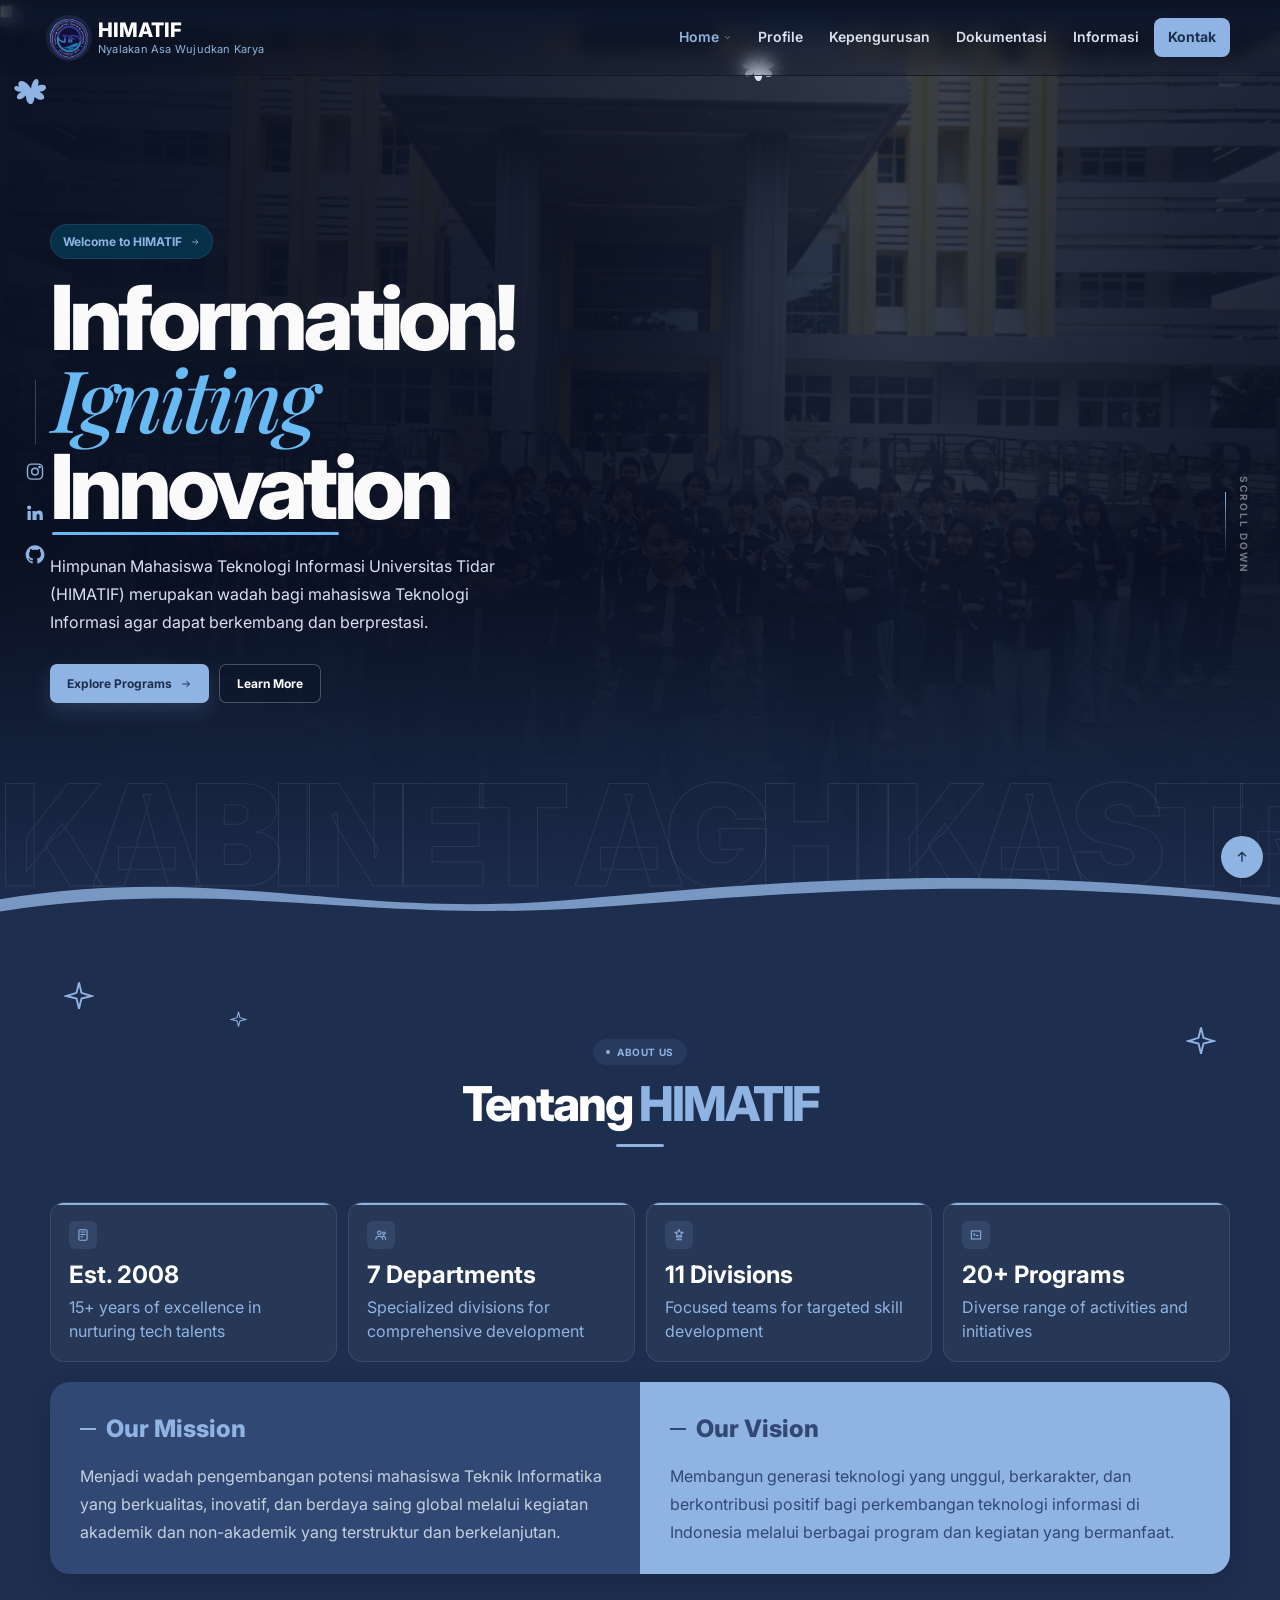
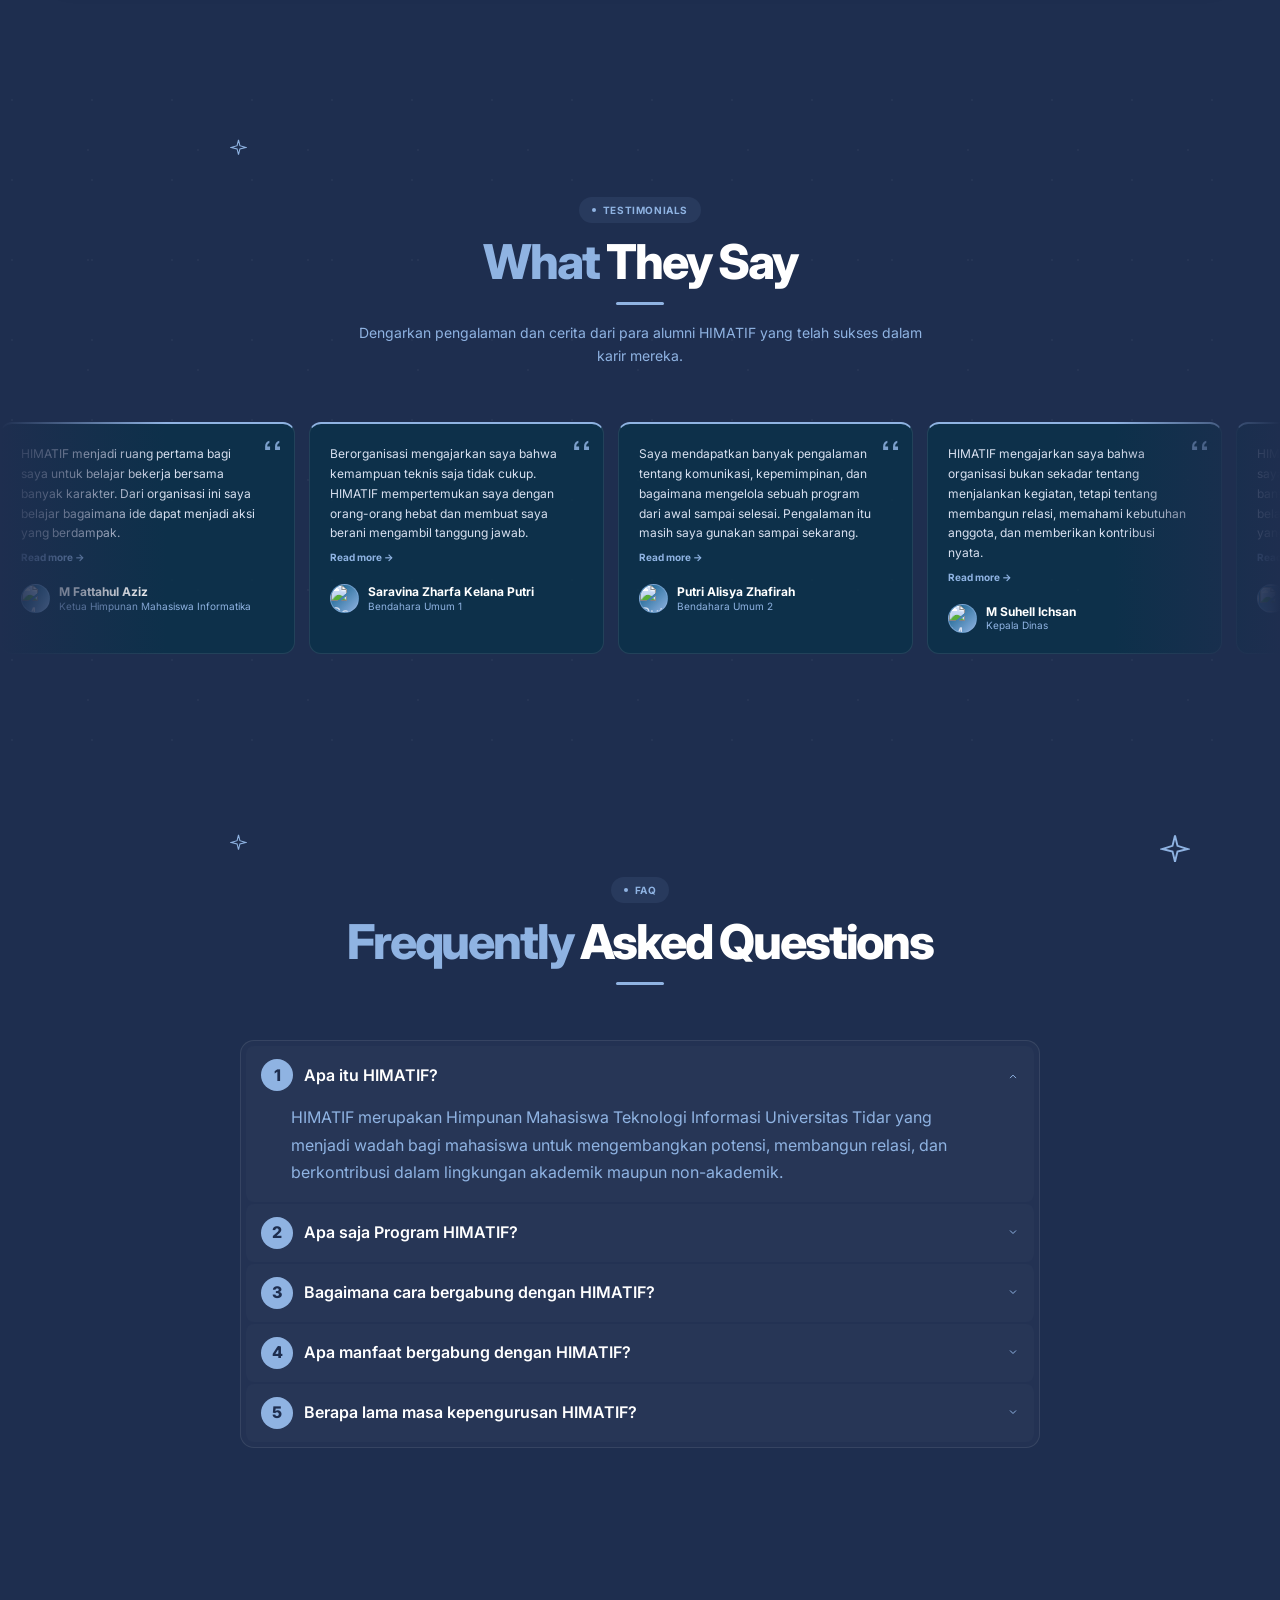
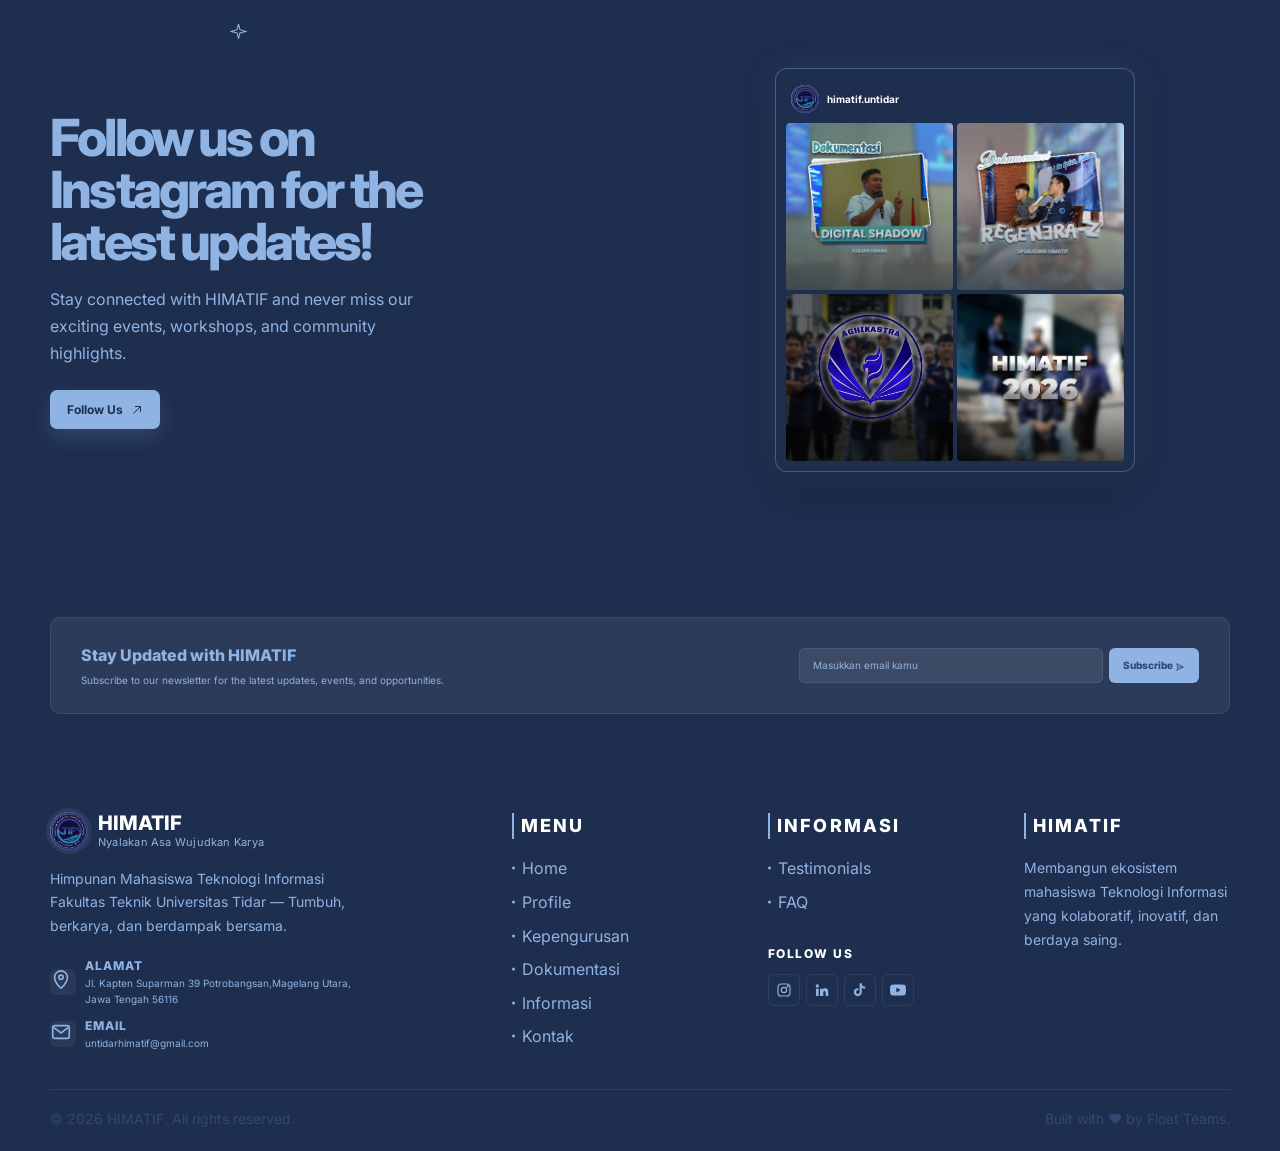
==== index.html @ 44100df2 "update website himatif (tanpa zip dan folder duplikat)" ====
<!doctype html>
<html lang="id">
  <head>
    <meta charset="UTF-8" />
    <meta name="viewport" content="width=device-width, initial-scale=1.0" />

    <title>HIMATIF — Himpunan Mahasiswa Teknologi Informasi</title>

    <!-- =========================================================
         GOOGLE FONTS
    ========================================================== -->
    <link rel="preconnect" href="https://fonts.googleapis.com" />
    <link rel="preconnect" href="https://fonts.gstatic.com" crossorigin />

    <link
      href="https://fonts.googleapis.com/css2?family=DM+Sans:wght@400;500;600;700&family=Inter:wght@400;500;600;700;800&family=Playfair+Display:ital,wght@1,600;1,700&display=swap"
      rel="stylesheet"
    />

    <link rel="stylesheet" href="style.css" />
  </head>

  <body id="top">
    <input type="checkbox" id="theme-toggle" aria-label="Toggle light mode" />

    <!-- =========================================================
         NAVBAR
    ========================================================== -->

    <header class="navbar">
      <div class="container nav-inner">
        <a href="#top" class="brand">
          <!-- GANTI SVG INI DENGAN LOGO HIMATIF ASLI -->
          <span class="brand-logo">
            <img
              src="assets/img/LOGO HIMATIF.png"
              alt="Logo HIMATIF"
              width="40"
              height="40"
            />
          </span>

          <span class="brand-text">
            <strong>HIMATIF</strong>
            <span>Nyalakan Asa Wujudkan Karya</span>
          </span>
        </a>

        <!-- MOBILE MENU CHECKBOX -->
        <input type="checkbox" class="mobile-toggle" id="mobile-menu" hidden />

        <label for="mobile-menu" class="hamburger" aria-label="Buka menu">
          <svg
            viewBox="0 0 24 24"
            fill="none"
            stroke="currentColor"
            stroke-width="2"
          >
            <path d="M4 7h16M4 12h16M4 17h16" />
          </svg>
        </label>

        <nav class="nav-menu">
          <div class="dropdown">
            <a href="index.html" class="nav-link active">
              Home

              <svg
                viewBox="0 0 24 24"
                fill="none"
                stroke="currentColor"
                stroke-width="2"
              >
                <path d="m6 9 6 6 6-6" />
              </svg>
            </a>

            <div class="dropdown-menu">
              <a href="#about">Tentang HIMATIF</a>
              <a href="#programs">Programs</a>
              <a href="#testimonials">Testimonials</a>
              <a href="#faq">FAQ</a>
            </div>
          </div>

          <a href="profil.html" class="nav-link">Profile</a>
          <a href="kepengurusan.html" class="nav-link">Kepengurusan</a>
          <a href="dokumentasi.html" class="nav-link">Dokumentasi</a>
          <a href="informasi.html" class="nav-link">Informasi</a>
          <a href="kontak.html" class="nav-link contact">Kontak</a>
        </nav>
      </div>
    </header>

    <main>
      <!-- =====================================================
             HERO
        ====================================================== -->

      <section class="hero" aria-label="Hero">
        <!-- Decorative flower -->
        <svg
          class="decor flower blue"
          style="top: 48px; left: 14px"
          viewBox="0 0 40 40"
          fill="none"
        >
          <path
            d="M20 17
                       C12 4 2 7 6 15
                       C-1 11 -3 21 9 21
                       C-3 27 7 35 14 25
                       C14 38 24 39 24 27
                       C34 35 41 27 30 21
                       C42 20 39 9 28 14
                       C32 3 22 2 20 17Z"
            fill="currentColor"
          />
        </svg>

        <!-- Decorative orange flower -->
        <svg
          class="decor flower"
          style="top: 25px; left: 58%"
          viewBox="0 0 40 40"
          fill="none"
        >
          <path
            d="M20 17
                       C12 4 2 7 6 15
                       C-1 11 -3 21 9 21
                       C-3 27 7 35 14 25
                       C14 38 24 39 24 27
                       C34 35 41 27 30 21
                       C42 20 39 9 28 14
                       C32 3 22 2 20 17Z"
            fill="currentColor"
          />
        </svg>

        <div class="container">
          <div class="hero-content">
            <span class="hero-badge">
              Welcome to HIMATIF

              <svg
                viewBox="0 0 24 24"
                fill="none"
                stroke="currentColor"
                stroke-width="2"
              >
                <path d="M5 12h14M13 6l6 6-6 6" />
              </svg>
            </span>

            <h1 class="hero-title">
              <span class="hero-title-line">Information!</span>
              <span class="hero-title-line hero-title-accent">
                <span class="serif">Igniting</span>
              </span>
              <span class="hero-title-line leader">Innovation</span>
            </h1>

            <p class="hero-description">
              Himpunan Mahasiswa Teknologi Informasi Universitas Tidar (HIMATIF)
              merupakan wadah bagi mahasiswa Teknologi Informasi agar dapat
              berkembang dan berprestasi.
            </p>

            <div class="hero-actions">
              <a href="#programs" class="btn btn-primary">
                Explore Programs

                <svg
                  viewBox="0 0 24 24"
                  fill="none"
                  stroke="currentColor"
                  stroke-width="2"
                >
                  <path d="M5 12h14M13 6l6 6-6 6" />
                </svg>
              </a>

              <a href="#about" class="btn btn-outline"> Learn More </a>
            </div>
          </div>
        </div>

        <!-- Social -->
        <div class="hero-social">
          <a href="#" aria-label="Instagram">
            <svg
              viewBox="0 0 24 24"
              fill="none"
              stroke="currentColor"
              stroke-width="1.7"
            >
              <rect x="3" y="3" width="18" height="18" rx="5" />
              <circle cx="12" cy="12" r="4" />
              <circle cx="17.5" cy="6.5" r=".8" fill="currentColor" />
            </svg>
          </a>

          <a href="#" aria-label="LinkedIn">
            <svg viewBox="0 0 24 24" fill="currentColor">
              <path
                d="M5 3.5A2.5 2.5 0 1 1 5 8.5a2.5 2.5 0 0 1 0-5ZM3 10h4v11H3V10Zm6 0h3.8v1.5h.05c.53-1 1.83-2.05 3.77-2.05 4.03 0 4.78 2.65 4.78 6.1V21h-4v-4.83c0-1.15-.02-2.63-1.6-2.63-1.6 0-1.84 1.25-1.84 2.55V21H9V10Z"
              />
            </svg>
          </a>

          <a href="#" aria-label="GitHub">
            <svg viewBox="0 0 24 24" fill="currentColor">
              <path
                d="M12 .8a11.2 11.2 0 0 0-3.54 21.82c.56.1.76-.24.76-.54v-2.12c-3.1.68-3.76-1.32-3.76-1.32-.51-1.3-1.24-1.65-1.24-1.65-1.02-.7.08-.69.08-.69 1.12.08 1.7 1.15 1.7 1.15 1 1.69 2.62 1.2 3.26.92.1-.72.39-1.2.71-1.48-2.48-.28-5.1-1.24-5.1-5.52 0-1.22.44-2.22 1.16-3-.12-.29-.5-1.43.11-2.98 0 0 .94-.3 3.08 1.15a10.7 10.7 0 0 1 5.61 0c2.14-1.45 3.08-1.15 3.08-1.15.61 1.55.23 2.69.11 2.98.72.78 1.16 1.78 1.16 3 0 4.29-2.62 5.24-5.11 5.52.4.35.75 1.04.75 2.1v3.11c0 .3.2.65.77.54A11.2 11.2 0 0 0 12 .8Z"
              />
            </svg>
          </a>
        </div>

        <!-- Scroll -->
        <div class="hero-scroll">SCROLL DOWN</div>

        <!-- Marquee -->
        <div class="hero-marquee">
          <div class="marquee-track">
            <span class="marquee-text">
              KABINET AGHIKASTRA HIMATIF UNTIDAR 2026 —
            </span>

            <span class="marquee-text">
              KABINET AGHIKASTRA HIMATIF UNTIDAR 2026 —
            </span>
          </div>
        </div>

        <!-- Wave -->
        <svg
          class="hero-wave"
          viewBox="0 0 1440 130"
          preserveAspectRatio="none"
        >
          <path
            d="M0 85
                       C250 25 390 120 650 85
                       C920 50 1110 30 1440 82
                       V130H0Z"
            fill="#8fb3e2"
            opacity=".8"
          />

          <path
            d="M0 105
                       C250 48 410 125 670 98
                       C940 68 1130 50 1440 94
                       V130H0Z"
            fill="var(--navy-900)"
          />
        </svg>
      </section>

      <!-- =====================================================
             ABOUT
        ====================================================== -->

      <section class="section about" id="about">
        <!-- Stars -->
        <svg class="decor star" viewBox="0 0 40 40" fill="none">
          <path
            d="M20 2l3.3 13.7L37 20l-13.7 3.3L20 37l-3.3-13.7L3 20l13.7-4.3L20 2Z"
            stroke="currentColor"
            stroke-width="2.5"
          />
        </svg>

        <svg class="decor star small" viewBox="0 0 40 40" fill="none">
          <path
            d="M20 2l3.3 13.7L37 20l-13.7 3.3L20 37l-3.3-13.7L3 20l13.7-4.3L20 2Z"
            stroke="currentColor"
            stroke-width="2.5"
          />
        </svg>

        <svg
          class="decor star"
          style="right: 5%; top: 100px"
          viewBox="0 0 40 40"
          fill="none"
        >
          <path
            d="M20 2l3.3 13.7L37 20l-13.7 3.3L20 37l-3.3-13.7L3 20l13.7-4.3L20 2Z"
            stroke="currentColor"
            stroke-width="2.5"
          />
        </svg>

        <div class="container">
          <div class="section-heading">
            <span class="section-label"> About Us </span>

            <h2 class="section-title">
              Tentang <span class="accent">HIMATIF</span>
            </h2>

            <div class="title-line"></div>
          </div>

          <!-- Statistics -->
          <div class="stats-grid">
            <article class="stat-card">
              <div class="stat-icon">
                <svg
                  viewBox="0 0 24 24"
                  fill="none"
                  stroke="currentColor"
                  stroke-width="1.8"
                >
                  <rect x="5" y="3" width="14" height="18" rx="2" />
                  <path d="M8 7h8M8 11h8M8 15h4" />
                </svg>
              </div>

              <strong>Est. 2008</strong>

              <p>15+ years of excellence in nurturing tech talents</p>
            </article>

            <article class="stat-card">
              <div class="stat-icon">
                <svg
                  viewBox="0 0 24 24"
                  fill="none"
                  stroke="currentColor"
                  stroke-width="1.8"
                >
                  <circle cx="9" cy="8" r="3" />
                  <circle cx="17" cy="9" r="2.2" />
                  <path
                    d="M3 20c0-3.3 2.7-6 6-6s6 2.7 6 6M14 14c3.4-.3 6 2 6 6"
                  />
                </svg>
              </div>

              <strong>7 Departments</strong>

              <p>Specialized divisions for comprehensive development</p>
            </article>

            <article class="stat-card">
              <div class="stat-icon">
                <svg
                  viewBox="0 0 24 24"
                  fill="none"
                  stroke="currentColor"
                  stroke-width="1.8"
                >
                  <path
                    d="M12 3l2 4 4.5.6-3.2 3.2.8 4.5-4.1-2.1-4.1 2.1.8-4.5-3.2-3.2L10 7l2-4Z"
                  />
                  <path d="M7 20h10M9 17h6" />
                </svg>
              </div>

              <strong>11 Divisions</strong>

              <p>Focused teams for targeted skill development</p>
            </article>

            <article class="stat-card">
              <div class="stat-icon">
                <svg
                  viewBox="0 0 24 24"
                  fill="none"
                  stroke="currentColor"
                  stroke-width="1.8"
                >
                  <path d="M4 5h16v14H4z" />
                  <path d="m8 9 2 2-2 2M12 13h4" />
                </svg>
              </div>

              <strong>20+ Programs</strong>

              <p>Diverse range of activities and initiatives</p>
            </article>
          </div>

          <!-- Mission Vision -->
          <div class="mission-vision" id="programs">
            <article class="mission">
              <h3 class="mv-title">Our Mission</h3>

              <p class="mv-text">
                Menjadi wadah pengembangan potensi mahasiswa Teknik Informatika
                yang berkualitas, inovatif, dan berdaya saing global melalui
                kegiatan akademik dan non-akademik yang terstruktur dan
                berkelanjutan.
              </p>
            </article>

            <article class="vision">
              <h3 class="mv-title">Our Vision</h3>

              <p class="mv-text">
                Membangun generasi teknologi yang unggul, berkarakter, dan
                berkontribusi positif bagi perkembangan teknologi informasi di
                Indonesia melalui berbagai program dan kegiatan yang bermanfaat.
              </p>
            </article>
          </div>
        </div>
      </section>

      <!-- =====================================================
             TESTIMONIALS
        ====================================================== -->

      <section class="section testimonials" id="testimonials">
        <svg
          class="decor star small"
          style="top: 55px; left: 18%"
          viewBox="0 0 40 40"
          fill="none"
        >
          <path
            d="M20 2l3.3 13.7L37 20l-13.7 3.3L20 37l-3.3-13.7L3 20l13.7-4.3L20 2Z"
            stroke="currentColor"
            stroke-width="2.5"
          />
        </svg>

        <div class="container">
          <div class="section-heading">
            <span class="section-label"> Testimonials </span>

            <h2 class="section-title">
              <span class="accent">What</span> They Say
            </h2>

            <div class="title-line"></div>

            <p class="section-description">
              Dengarkan pengalaman dan cerita dari para alumni HIMATIF yang
              telah sukses dalam karir mereka.
            </p>
          </div>
        </div>

        <div class="testimonial-window">
          <div class="testimonial-fade"></div>

          <div class="testimonial-track">
            <!-- SET 1 -->

            <article class="testimonial-card">
              <div class="quote-icon">
                <svg viewBox="0 0 24 24" fill="currentColor">
                  <path
                    d="M7 17H3v-5c0-4 2-7 6-8v3c-2 .7-3 2.2-3 5h4v5Zm14 0h-4v-5c0-4 2-7 6-8v3c-2 .7-3 2.2-3 5h4v5Z"
                  />
                </svg>
              </div>

              <p>
                HIMATIF menjadi ruang pertama bagi saya untuk belajar bekerja
                bersama banyak karakter. Dari organisasi ini saya belajar
                bagaimana ide dapat menjadi aksi yang berdampak.
              </p>

              <a href="#" class="read-more">Read more →</a>

              <div class="person">
                <!-- GANTI SRC DENGAN FOTO ASLI -->
                <div class="avatar">
                  <img
                    src="https://picsum.photos/seed/fattahul/100/100"
                    alt="M Fattahul Aziz"
                  />
                </div>

                <div>
                  <strong>M Fattahul Aziz</strong>
                  <span>Ketua Himpunan Mahasiswa Informatika</span>
                </div>
              </div>
            </article>

            <article class="testimonial-card">
              <div class="quote-icon">
                <svg viewBox="0 0 24 24" fill="currentColor">
                  <path
                    d="M7 17H3v-5c0-4 2-7 6-8v3c-2 .7-3 2.2-3 5h4v5Zm14 0h-4v-5c0-4 2-7 6-8v3c-2 .7-3 2.2-3 5h4v5Z"
                  />
                </svg>
              </div>

              <p>
                Berorganisasi mengajarkan saya bahwa kemampuan teknis saja tidak
                cukup. HIMATIF mempertemukan saya dengan orang-orang hebat dan
                membuat saya berani mengambil tanggung jawab.
              </p>

              <a href="#" class="read-more">Read more →</a>

              <div class="person">
                <!-- GANTI SRC DENGAN FOTO ASLI -->
                <div class="avatar">
                  <img
                    src="https://picsum.photos/seed/saravina/100/100"
                    alt="Saravina Zharfa Kelana Putri"
                  />
                </div>

                <div>
                  <strong>Saravina Zharfa Kelana Putri</strong>
                  <span>Bendahara Umum 1</span>
                </div>
              </div>
            </article>

            <article class="testimonial-card">
              <div class="quote-icon">
                <svg viewBox="0 0 24 24" fill="currentColor">
                  <path
                    d="M7 17H3v-5c0-4 2-7 6-8v3c-2 .7-3 2.2-3 5h4v5Zm14 0h-4v-5c0-4 2-7 6-8v3c-2 .7-3 2.2-3 5h4v5Z"
                  />
                </svg>
              </div>

              <p>
                Saya mendapatkan banyak pengalaman tentang komunikasi,
                kepemimpinan, dan bagaimana mengelola sebuah program dari awal
                sampai selesai. Pengalaman itu masih saya gunakan sampai
                sekarang.
              </p>

              <a href="#" class="read-more">Read more →</a>

              <div class="person">
                <!-- GANTI SRC DENGAN FOTO ASLI -->
                <div class="avatar">
                  <img
                    src="https://picsum.photos/seed/putri/100/100"
                    alt="Putri Alisya Zhafirah"
                  />
                </div>

                <div>
                  <strong>Putri Alisya Zhafirah</strong>
                  <span>Bendahara Umum 2</span>
                </div>
              </div>
            </article>

            <article class="testimonial-card">
              <div class="quote-icon">
                <svg viewBox="0 0 24 24" fill="currentColor">
                  <path
                    d="M7 17H3v-5c0-4 2-7 6-8v3c-2 .7-3 2.2-3 5h4v5Zm14 0h-4v-5c0-4 2-7 6-8v3c-2 .7-3 2.2-3 5h4v5Z"
                  />
                </svg>
              </div>

              <p>
                HIMATIF mengajarkan saya bahwa organisasi bukan sekadar tentang
                menjalankan kegiatan, tetapi tentang membangun relasi, memahami
                kebutuhan anggota, dan memberikan kontribusi nyata.
              </p>

              <a href="#" class="read-more">Read more →</a>

              <div class="person">
                <!-- GANTI SRC DENGAN FOTO ASLI -->
                <div class="avatar">
                  <img
                    src="https://picsum.photos/seed/suhell/100/100"
                    alt="M Suhell Ichsan"
                  />
                </div>

                <div>
                  <strong>M Suhell Ichsan</strong>
                  <span>Kepala Dinas</span>
                </div>
              </div>
            </article>

            <!-- DUPLICATE UNTUK INFINITE MARQUEE -->

            <article class="testimonial-card">
              <div class="quote-icon">
                <svg viewBox="0 0 24 24" fill="currentColor">
                  <path
                    d="M7 17H3v-5c0-4 2-7 6-8v3c-2 .7-3 2.2-3 5h4v5Zm14 0h-4v-5c0-4 2-7 6-8v3c-2 .7-3 2.2-3 5h4v5Z"
                  />
                </svg>
              </div>

              <p>
                HIMATIF menjadi ruang pertama bagi saya untuk belajar bekerja
                bersama banyak karakter. Dari organisasi ini saya belajar
                bagaimana ide dapat menjadi aksi yang berdampak.
              </p>

              <a href="#" class="read-more">Read more →</a>

              <div class="person">
                <div class="avatar">
                  <img
                    src="https://picsum.photos/seed/fattahul2/100/100"
                    alt=""
                  />
                </div>

                <div>
                  <strong>M Fattahul Aziz</strong>
                  <span>Ketua Himpunan Mahasiswa Informatika</span>
                </div>
              </div>
            </article>

            <article class="testimonial-card">
              <div class="quote-icon">
                <svg viewBox="0 0 24 24" fill="currentColor">
                  <path
                    d="M7 17H3v-5c0-4 2-7 6-8v3c-2 .7-3 2.2-3 5h4v5Zm14 0h-4v-5c0-4 2-7 6-8v3c-2 .7-3 2.2-3 5h4v5Z"
                  />
                </svg>
              </div>

              <p>
                Berorganisasi mengajarkan saya bahwa kemampuan teknis saja tidak
                cukup. HIMATIF mempertemukan saya dengan orang-orang hebat dan
                membuat saya berani mengambil tanggung jawab.
              </p>

              <a href="#" class="read-more">Read more →</a>

              <div class="person">
                <div class="avatar">
                  <img
                    src="https://picsum.photos/seed/saravina2/100/100"
                    alt=""
                  />
                </div>

                <div>
                  <strong>Saravina Zharfa Kelana Putri</strong>
                  <span>Bendahara Umum 1</span>
                </div>
              </div>
            </article>

            <article class="testimonial-card">
              <div class="quote-icon">
                <svg viewBox="0 0 24 24" fill="currentColor">
                  <path
                    d="M7 17H3v-5c0-4 2-7 6-8v3c-2 .7-3 2.2-3 5h4v5Zm14 0h-4v-5c0-4 2-7 6-8v3c-2 .7-3 2.2-3 5h4v5Z"
                  />
                </svg>
              </div>

              <p>
                Saya mendapatkan banyak pengalaman tentang komunikasi,
                kepemimpinan, dan bagaimana mengelola sebuah program dari awal
                sampai selesai.
              </p>

              <a href="#" class="read-more">Read more →</a>

              <div class="person">
                <div class="avatar">
                  <img src="https://picsum.photos/seed/putri2/100/100" alt="" />
                </div>

                <div>
                  <strong>Putri Alisya Zhafirah</strong>
                  <span>Bendahara Umum 2</span>
                </div>
              </div>
            </article>

            <article class="testimonial-card">
              <div class="quote-icon">
                <svg viewBox="0 0 24 24" fill="currentColor">
                  <path
                    d="M7 17H3v-5c0-4 2-7 6-8v3c-2 .7-3 2.2-3 5h4v5Zm14 0h-4v-5c0-4 2-7 6-8v3c-2 .7-3 2.2-3 5h4v5Z"
                  />
                </svg>
              </div>

              <p>
                HIMATIF mengajarkan saya bahwa organisasi bukan sekadar tentang
                menjalankan kegiatan, tetapi tentang membangun relasi dan
                memberikan kontribusi.
              </p>

              <a href="#" class="read-more">Read more →</a>

              <div class="person">
                <div class="avatar">
                  <img
                    src="https://picsum.photos/seed/suhell2/100/100"
                    alt=""
                  />
                </div>

                <div>
                  <strong>M Suhell Ichsan</strong>
                  <span>Kepala Dinas</span>
                </div>
              </div>
            </article>
          </div>
        </div>
      </section>

      <!-- =====================================================
             FAQ
        ====================================================== -->

      <section class="section faq" id="faq">
        <svg
          class="decor star small"
          style="top: 70px; left: 18%"
          viewBox="0 0 40 40"
          fill="none"
        >
          <path
            d="M20 2l3.3 13.7L37 20l-13.7 3.3L20 37l-3.3-13.7L3 20l13.7-4.3L20 2Z"
            stroke="currentColor"
            stroke-width="2.5"
          />
        </svg>

        <svg
          class="decor star"
          style="right: 7%; top: 70px"
          viewBox="0 0 40 40"
          fill="none"
        >
          <path
            d="M20 2l3.3 13.7L37 20l-13.7 3.3L20 37l-3.3-13.7L3 20l13.7-4.3L20 2Z"
            stroke="currentColor"
            stroke-width="2.5"
          />
        </svg>

        <div class="container">
          <div class="section-heading">
            <span class="section-label"> FAQ </span>

            <h2 class="section-title">
              <span class="accent">Frequently</span>
              Asked Questions
            </h2>

            <div class="title-line"></div>
          </div>

          <div class="faq-container">
            <div class="faq-list">
              <details class="faq-item" open>
                <summary>
                  <span class="faq-number">1</span>

                  <span> Apa itu HIMATIF? </span>

                  <span class="faq-arrow">
                    <svg
                      viewBox="0 0 24 24"
                      fill="none"
                      stroke="currentColor"
                      stroke-width="2"
                    >
                      <path d="m6 9 6 6 6-6" />
                    </svg>
                  </span>
                </summary>

                <p class="faq-answer">
                  HIMATIF merupakan Himpunan Mahasiswa Teknologi Informasi
                  Universitas Tidar yang menjadi wadah bagi mahasiswa untuk
                  mengembangkan potensi, membangun relasi, dan berkontribusi
                  dalam lingkungan akademik maupun non-akademik.
                </p>
              </details>

              <details class="faq-item">
                <summary>
                  <span class="faq-number">2</span>

                  <span> Apa saja Program HIMATIF? </span>

                  <span class="faq-arrow">
                    <svg
                      viewBox="0 0 24 24"
                      fill="none"
                      stroke="currentColor"
                      stroke-width="2"
                    >
                      <path d="m6 9 6 6 6-6" />
                    </svg>
                  </span>
                </summary>

                <p class="faq-answer">
                  Program HIMATIF mencakup kegiatan akademik, pengembangan
                  teknologi, pengembangan soft skill, kegiatan sosial,
                  pengabdian masyarakat, kompetisi, serta kegiatan internal
                  organisasi.
                </p>
              </details>

              <details class="faq-item">
                <summary>
                  <span class="faq-number">3</span>

                  <span> Bagaimana cara bergabung dengan HIMATIF? </span>

                  <span class="faq-arrow">
                    <svg
                      viewBox="0 0 24 24"
                      fill="none"
                      stroke="currentColor"
                      stroke-width="2"
                    >
                      <path d="m6 9 6 6 6-6" />
                    </svg>
                  </span>
                </summary>

                <p class="faq-answer">
                  Informasi mengenai open recruitment akan diumumkan melalui
                  kanal resmi HIMATIF. Mahasiswa dapat mengikuti informasi
                  tersebut dan melakukan pendaftaran sesuai periode yang
                  ditentukan.
                </p>
              </details>

              <details class="faq-item">
                <summary>
                  <span class="faq-number">4</span>

                  <span> Apa manfaat bergabung dengan HIMATIF? </span>

                  <span class="faq-arrow">
                    <svg
                      viewBox="0 0 24 24"
                      fill="none"
                      stroke="currentColor"
                      stroke-width="2"
                    >
                      <path d="m6 9 6 6 6-6" />
                    </svg>
                  </span>
                </summary>

                <p class="faq-answer">
                  Kamu bisa mendapatkan pengalaman organisasi, memperluas
                  networking, mengembangkan soft skill dan hard skill, sekaligus
                  berkontribusi dalam kegiatan yang berkaitan dengan teknologi
                  informasi dan mahasiswa.
                </p>
              </details>

              <details class="faq-item">
                <summary>
                  <span class="faq-number">5</span>

                  <span> Berapa lama masa kepengurusan HIMATIF? </span>

                  <span class="faq-arrow">
                    <svg
                      viewBox="0 0 24 24"
                      fill="none"
                      stroke="currentColor"
                      stroke-width="2"
                    >
                      <path d="m6 9 6 6 6-6" />
                    </svg>
                  </span>
                </summary>

                <p class="faq-answer">
                  Masa kepengurusan HIMATIF berlangsung selama satu periode
                  kepengurusan dan akan berganti melalui mekanisme organisasi
                  yang berlaku.
                </p>
              </details>
            </div>
          </div>
        </div>
      </section>

      <!-- =====================================================
             INSTAGRAM
        ====================================================== -->

      <section class="section instagram" id="academic">
        <svg
          class="decor star small"
          style="top: 65px; left: 18%"
          viewBox="0 0 40 40"
          fill="none"
        >
          <path
            d="M20 2l3.3 13.7L37 20l-13.7 3.3L20 37l-3.3-13.7L3 20l13.7-4.3L20 2Z"
            stroke="currentColor"
            stroke-width="2.5"
          />
        </svg>

        <div class="container">
          <div class="instagram-grid">
            <div class="instagram-copy">
              <h2>Follow us on Instagram for the latest updates!</h2>

              <p>
                Stay connected with HIMATIF and never miss our exciting events,
                workshops, and community highlights.
              </p>

              <a
                href="https://www.instagram.com/himatif.untidar/"
                class="btn btn-primary"
              >
                Follow Us

                <svg
                  viewBox="0 0 24 24"
                  fill="none"
                  stroke="currentColor"
                  stroke-width="2"
                >
                  <path d="M5 19 19 5M8 5h11v11" />
                </svg>
              </a>
            </div>

            <!-- Instagram mockup -->
            <div class="instagram-mockup">
              <div class="ig-header">
                <div class="ig-avatar">
                  <img src="assets/img/LOGO HIMATIF.png" alt="" />
                </div>

                <strong> himatif.untidar </strong>
              </div>

              <div class="ig-grid">
                <!-- GANTI SETIAP DIV DENGAN IMG POSTER ASLI -->

                <div class="ig-post">
                  <img
                    src="assets/img/dokum-digital-show.png"
                    alt="Digital Show"
                  />
                </div>

                <div class="ig-post">
                  <img src="assets/img/dokum-regenera-z.png" alt="Regenera Z" />
                </div>

                <div class="ig-post">
                  <img src="assets/img/aghikastra.png" alt="Logo Aghikastra" />
                </div>

                <div class="ig-post">
                  <img src="assets/img/himatif-2026.png" alt="Himatif 2026" />
                </div>
              </div>
            </div>
          </div>
        </div>
      </section>

      <!-- =====================================================
             NEWSLETTER
        ====================================================== -->

      <section class="section newsletter" id="aspiration">
        <div class="container">
          <div class="newsletter-card">
            <div class="newsletter-copy">
              <h2>Stay Updated with HIMATIF</h2>

              <p>
                Subscribe to our newsletter for the latest updates, events, and
                opportunities.
              </p>
            </div>

            <form class="newsletter-form">
              <input
                type="email"
                placeholder="Masukkan email kamu"
                aria-label="Email"
                required
              />

              <button type="submit">
                Subscribe

                <svg
                  viewBox="0 0 24 24"
                  fill="none"
                  stroke="currentColor"
                  stroke-width="2"
                >
                  <path d="m4 4 16 8-16 8 3-8-3-8Z" />
                  <path d="M7 12h13" />
                </svg>
              </button>
            </form>
          </div>
        </div>
      </section>
    </main>

    <!-- =========================================================
         FOOTER
    ========================================================== -->

    <footer class="footer">
      <div class="container">
        <div class="footer-grid">
          <!-- Brand -->
          <div class="footer-brand">
            <a href="#top" class="brand">
              <!-- GANTI DENGAN LOGO ASLI -->
              <span class="brand-logo">
                <img src="assets/img/LOGO HIMATIF.png" alt="" />
              </span>

              <span class="brand-text">
                <strong>HIMATIF</strong>
                <span>Nyalakan Asa Wujudkan Karya</span>
              </span>
            </a>

            <p class="footer-description">
              Himpunan Mahasiswa Teknologi Informasi Fakultas Teknik Universitas
              Tidar — Tumbuh, berkarya, dan berdampak bersama.
            </p>

            <div class="footer-contact">
              <div class="contact-item">
                <span class="contact-icon">
                  <svg
                    viewBox="0 0 24 24"
                    fill="none"
                    stroke="currentColor"
                    stroke-width="1.8"
                  >
                    <path
                      d="M12 21s7-6.2 7-12A7 7 0 1 0 5 9c0 5.8 7 12 7 12Z"
                    />
                    <circle cx="12" cy="9" r="2.3" />
                  </svg>
                </span>

                <div>
                  <small>ALAMAT</small>
                  <span>
                    Jl. Kapten Suparman 39 Potrobangsan,Magelang Utara, Jawa
                    Tengah 56116
                  </span>
                </div>
              </div>

              <div class="contact-item">
                <span class="contact-icon">
                  <svg
                    viewBox="0 0 24 24"
                    fill="none"
                    stroke="currentColor"
                    stroke-width="1.8"
                  >
                    <rect x="3" y="5" width="18" height="14" rx="2" />
                    <path d="m4 7 8 6 8-6" />
                  </svg>
                </span>

                <div>
                  <small>EMAIL</small>
                  <span>untidarhimatif@gmail.com</span>
                </div>
              </div>
            </div>
          </div>

          <!-- Menu -->
          <div>
            <h3 class="footer-title">MENU</h3>

            <ul class="footer-links">
              <li><a href="index.html">Home</a></li>
              <li><a href="profil.html">Profile</a></li>
              <li><a href="kepengurusan.html">Kepengurusan</a></li>
              <li><a href="dokumentasi.html">Dokumentasi</a></li>
              <li><a href="informasi.html">Informasi</a></li>
              <li><a href="kontak.html">Kontak</a></li>
            </ul>
          </div>

          <!-- Informasi -->
          <div>
            <h3 class="footer-title">INFORMASI</h3>

            <ul class="footer-links">
              <li>
                <a href="#testimonials"> Testimonials </a>
              </li>

              <li>
                <a href="#faq"> FAQ </a>
              </li>
            </ul>

            <h4 class="footer-subtitle">FOLLOW US</h4>

            <div class="social-links">
              <a
                href="https://www.instagram.com/himatif.untidar/"
                class="social-link"
                aria-label="Instagram"
              >
                <svg
                  viewBox="0 0 24 24"
                  fill="none"
                  stroke="currentColor"
                  stroke-width="1.7"
                >
                  <rect x="3" y="3" width="18" height="18" rx="5" />
                  <circle cx="12" cy="12" r="4" />
                  <circle cx="17.5" cy="6.5" r=".8" fill="currentColor" />
                </svg>
              </a>

              <a
                href="https://www.linkedin.com/in/himatif-untidar/"
                class="social-link"
                aria-label="LinkedIn"
              >
                <svg viewBox="0 0 24 24" fill="currentColor">
                  <path
                    d="M5 3.5A2.5 2.5 0 1 1 5 8.5a2.5 2.5 0 0 1 0-5ZM3 10h4v11H3V10Zm6 0h3.8v1.5h.05c.53-1 1.83-2.05 3.77-2.05 4.03 0 4.78 2.65 4.78 6.1V21h-4v-4.83c0-1.15-.02-2.63-1.6-2.63-1.6 0-1.84 1.25-1.84 2.55V21H9V10Z"
                  />
                </svg>
              </a>

              <a
                href="https://www.tiktok.com/@untidarhimatif"
                class="social-link"
                aria-label="TikTok"
              >
                <svg viewBox="0 0 24 24" fill="currentColor" aria-hidden="true">
                  <path
                    d="M19.6 7.2a5.8 5.8 0 0 1-3.5-1.1A5.9 5.9 0 0 1 14.7 2h-3.2v13.3a2.7 2.7 0 1 1-1.9-2.6v-3.3a6 6 0 1 0 5.1 5.9V8.5a9 9 0 0 0 5.3 1.7V7a5.8 5.8 0 0 1-.4 0Z"
                  />
                </svg>
              </a>
              <a
                href="https://www.youtube.com/@HIMATIFUNTIDAR"
                class="social-link"
                aria-label="YouTube"
              >
                <svg viewBox="0 0 24 24" fill="currentColor" aria-hidden="true">
                  <path
                    d="M23.5 6.2a3 3 0 0 0-2.1-2.1C19.5 3.6 12 3.6 12 3.6s-7.5 0-9.4.5A3 3 0 0 0 .5 6.2 31.4 31.4 0 0 0 0 12a31.4 31.4 0 0 0 .5 5.8 3 3 0 0 0 2.1 2.1c1.9.5 9.4.5 9.4.5s7.5 0 9.4-.5a3 3 0 0 0 2.1-2.1A31.4 31.4 0 0 0 24 12a31.4 31.4 0 0 0-.5-5.8ZM9.6 15.7V8.3l6.5 3.7-6.5 3.7Z"
                  />
                </svg>
              </a>
            </div>
          </div>

          <!-- Additional column -->
          <div>
            <h3 class="footer-title">HIMATIF</h3>

            <p class="footer-description">
              Membangun ekosistem mahasiswa Teknologi Informasi yang
              kolaboratif, inovatif, dan berdaya saing.
            </p>
          </div>
        </div>

        <div class="footer-bottom">
          <span> © 2026 HIMATIF. All rights reserved. </span>

          <span> Built with ❤️ by Float Teams. </span>
        </div>
      </div>
    </footer>

    <!-- =========================================================
         BACK TO TOP
    ========================================================== -->

    <a href="#top" class="back-top" aria-label="Kembali ke atas">
      <svg
        viewBox="0 0 24 24"
        fill="none"
        stroke="currentColor"
        stroke-width="2"
      >
        <path d="M12 19V5M6 11l6-6 6 6" />
      </svg>
    </a>
  </body>
</html>
---- style.css ----
@import url('https://fonts.googleapis.com/css2?family=DM+Sans:wght@400;500;600;700&family=Inter:wght@400;500;600;700;800&family=Playfair+Display:ital,wght@1,600;1,700&display=swap');

/* =========================================================
           ROOT / DESIGN SYSTEM — NAVY / BLUE / LIGHT BLUE / WHITE
       ========================================================== */

:root {
  --navy-950: #1e2e4f;
  --navy-900: #1e2e4f;
  --navy-850: #314874;
  --navy-800: #314874;

  --teal-900: #1e2e4f;
  --teal-800: #314874;
  --teal-700: #314874;
  --teal-600: #8fb3e2;

  --amber: #8fb3e2;
  --amber-light: #d9e1f1;
  --amber-dark: #314874;

  --white: #ffffff;
  --text: #d9e1f1;
  --muted: #8fb3e2;
  --muted-2: #8fb3e2;

  --border: rgba(255, 255, 255, 0.09);
  --glass: rgba(255, 255, 255, 0.045);
  --glass-strong: rgba(255, 255, 255, 0.075);

  --radius-sm: 8px;
  --radius-md: 14px;
  --radius-lg: 20px;
  --radius-xl: 28px;

  --shadow-sm: 0 8px 24px rgba(0, 0, 0, 0.14);
  --shadow-md: 0 18px 50px rgba(0, 0, 0, 0.2);
  --shadow-lg: 0 30px 80px rgba(0, 0, 0, 0.28);

  --container: 1180px;

  --section-space: 110px;
  --nav-height: 76px;

  --transition: 250ms ease;
}

/* =========================================================
           RESET
        ========================================================== */

*,
*::before,
*::after {
  box-sizing: border-box;
  margin: 0;
  padding: 0;
}

html {
  scroll-behavior: smooth;
  scroll-padding-top: 90px;
}

body {
  min-width: 320px;
  background: var(--navy-900);
  color: var(--text);
  font-family: "Inter", sans-serif;
  line-height: 1.6;
  overflow-x: hidden;
  transition:
    background-color 0.3s ease,
    color 0.3s ease;
}

img {
  display: block;
  width: 100%;
}

a {
  color: inherit;
  text-decoration: none;
}

button,
input {
  font: inherit;
}

ul {
  list-style: none;
}

::selection {
  background: var(--amber);
  color: var(--navy-950);
}

/* =========================================================
           GLOBAL
        ========================================================== */

.container {
  width: min(var(--container), calc(100% - 48px));
  margin-inline: auto;
}

.section {
  position: relative;
  padding: var(--section-space) 0;
  overflow: hidden;
}

.section-heading {
  position: relative;
  text-align: center;
  margin-bottom: 55px;
  z-index: 2;
}

.section-label {
  display: inline-flex;
  align-items: center;
  gap: 7px;

  padding: 5px 13px;
  margin-bottom: 13px;

  border-radius: 999px;
  background: rgba(143, 179, 226, 0.09);
  color: var(--amber);

  font-size: 10px;
  font-weight: 700;
  letter-spacing: 0.06em;
  text-transform: uppercase;
}

.section-label::before {
  content: "";
  width: 4px;
  height: 4px;
  background: var(--amber);
  border-radius: 50%;
}

.section-title {
  color: var(--white);
  font-size: clamp(32px, 4vw, 48px);
  line-height: 1.08;
  letter-spacing: -0.045em;
  font-weight: 800;
}

.section-title .accent {
  color: var(--amber);
}

.title-line {
  width: 48px;
  height: 3px;
  margin: 15px auto 0;
  background: var(--amber);
  border-radius: 999px;
}

.section-description {
  max-width: 590px;
  margin: 17px auto 0;
  color: var(--muted);
  font-size: 14px;
}

/* =========================================================
           DECORATIVE SVG
        ========================================================== */

.decor {
  position: absolute;
  pointer-events: none;
  z-index: 0;
}

.decor.star {
  width: 30px;
  height: 30px;
  color: var(--amber);
  animation: float 4s ease-in-out infinite;
}

.decor.star.small {
  width: 17px;
  height: 17px;
}

.decor.flower {
  width: 34px;
  height: 34px;
  animation: rotateFlower 12s linear infinite;
}

.decor.flower.blue {
  color: var(--amber);
}

@keyframes float {
  0%,
  100% {
    transform: translateY(0) rotate(0deg);
  }

  50% {
    transform: translateY(-10px) rotate(5deg);
  }
}

@keyframes rotateFlower {
  from {
    transform: rotate(0deg);
  }

  to {
    transform: rotate(360deg);
  }
}

/* =========================================================
           NAVBAR
        ========================================================== */

.navbar {
  position: fixed;
  top: 0;
  left: 0;
  right: 0;

  height: var(--nav-height);
  z-index: 1000;

  background: linear-gradient(
    to bottom,
    rgba(7, 13, 28, 0.82),
    rgba(7, 13, 28, 0.15)
  );

  backdrop-filter: blur(9px);
  -webkit-backdrop-filter: blur(9px);

  border-bottom: 1px solid rgba(255, 255, 255, 0.025);
}

.nav-inner {
  height: 100%;
  display: flex;
  align-items: center;
  justify-content: space-between;
}

.brand {
  display: flex;
  align-items: center;
  gap: 10px;
  flex-shrink: 0;
}

.brand-logo {
  width: 38px;
  height: 38px;
  display: grid;
  place-items: center;
  border-radius: 50%;
  background: var(--amber);
  color: var(--navy-900);
  box-shadow: 0 0 0 4px rgba(143, 179, 226, 0.1);
}

.brand-logo svg {
  width: 22px;
  height: 22px;
}

.brand-text strong {
  display: block;
  color: var(--white);
  font-size: 20px;
  line-height: 1.1;
  font-weight: 800;
}

.brand-text span {
  display: block;
  margin-top: 2px;
  color: var(--muted);
  font-size: 11px;
  line-height: 1.2;
  letter-spacing: 0.02em;
}

.nav-menu {
  display: flex;
  align-items: center;
  gap: 4px;
}

.nav-link {
  position: relative;
  display: flex;
  align-items: center;
  gap: 4px;

  padding: 10px 11px;

  color: var(--text);
  font-size: 14px;
  font-weight: 600;

  transition: color var(--transition);
}

.nav-link:hover,
.nav-link.active {
  color: var(--amber);
}

.nav-link.contact {
  background: var(--amber);
  color: var(--navy-950);
  border-radius: 8px;
  padding: 8px 14px;
  font-weight: 700;
  transition:
    background var(--transition),
    color var(--transition),
    transform var(--transition);
}

.nav-link.contact:hover {
  background: var(--amber-light);
  color: var(--navy-950);
  transform: translateY(-1px);
}

.nav-link svg {
  width: 9px;
  height: 9px;
}

.dropdown {
  position: relative;
}

.dropdown-menu {
  position: absolute;
  top: calc(100% + 10px);
  left: 0;

  min-width: 145px;
  padding: 8px;

  opacity: 0;
  visibility: hidden;
  transform: translateY(5px);

  background: var(--navy-850);
  border: 1px solid var(--border);
  border-radius: 12px;
  box-shadow: var(--shadow-md);

  transition:
    opacity var(--transition),
    visibility var(--transition),
    transform var(--transition);
}

.dropdown:hover .dropdown-menu,
.dropdown:focus-within .dropdown-menu {
  opacity: 1;
  visibility: visible;
  transform: translateY(0);
}

.dropdown-menu a {
  display: block;
  padding: 8px 10px;
  color: var(--muted);
  font-size: 10px;
  border-radius: 7px;
}

.dropdown-menu a:hover {
  color: var(--amber);
  background: var(--glass);
}

/* =========================================================
           MOBILE NAV
        ========================================================== */

.mobile-toggle {
  display: none;
}

.hamburger {
  display: none;
  width: 38px;
  height: 38px;

  align-items: center;
  justify-content: center;

  border: 1px solid var(--border);
  border-radius: 9px;
  cursor: pointer;
}

.hamburger svg {
  width: 20px;
  height: 20px;
}

/* =========================================================
           HERO
        ========================================================== */

.hero {
  position: relative;
  min-height: 100svh;

  display: flex;
  align-items: center;

  padding-top: var(--nav-height);

  background:
    linear-gradient(
      90deg,
      rgba(8, 15, 33, 0.96) 0%,
      rgba(8, 15, 33, 0.84) 36%,
      rgba(8, 15, 33, 0.65) 70%,
      rgba(8, 15, 33, 0.78) 100%
    ),
    linear-gradient(to bottom, rgba(8, 15, 33, 0.3), rgba(8, 15, 33, 0.96)),
    url("assets/img/HIMATIF\ HERO.JPG.jpeg") center / cover;

  overflow: hidden;
}

.hero::after {
  content: "";
  position: absolute;
  inset: 0;
  background:
    radial-gradient(
      circle at 70% 35%,
      rgba(143, 179, 226, 0.08),
      transparent 30%
    ),
    linear-gradient(to bottom, transparent 60%, var(--navy-900) 100%);
  pointer-events: none;
}

.hero-content {
  position: relative;
  z-index: 4;
  width: min(560px, 100%);
  padding-bottom: 100px;
}

.hero-badge {
  display: inline-flex;
  align-items: center;
  gap: 8px;

  margin-bottom: 18px;
  padding: 7px 12px;

  border-radius: 999px;

  color: var(--amber);
  background: rgba(4, 57, 82, 0.8);
  border: 1px solid rgba(143, 179, 226, 0.12);

  font-size: 12px;
  font-weight: 700;
}

.hero-badge svg {
  width: 10px;
  height: 10px;
}

.hero-title {
  max-width: 760px;
  margin: 0;
  color: #fafafa; 
  font-size: clamp(52px, 7vw, 92px);
  line-height: 0.92;
  letter-spacing: -0.055em;
  font-weight: 800;
}

.hero-title-line {
  display: block;
  width: fit-content;
}

/* INFORMATION! */
.hero-title-line:first-child {
  color: #fafafa;
}

/* IGNITING */
.hero-title-accent {
  margin-left: 0.02em;
}

.hero-title .serif {
  display: inline-block;
  font-family: "Playfair Display", serif;
  font-style: italic;
  font-weight: 500; 
  font-size: 0.96em;
  letter-spacing: -0.045em;
  color: #67baf4;
  transform: translateY(-0.025em);
}

/* INNOVATION */
.hero-title .leader {
  position: relative;
  display: block;
  color: #fafafa;
  margin-top: 0.02em;
}

/* underline Innovation */
.hero-title .leader::after {
  content: "";
  position: absolute;
  left: 0.02em;
  bottom: -0.08em;
  width: 72%;
  height: 3px;
  background: #67baf4;
  border-radius: 999px;
  transform-origin: left;
  transition:
    width 0.4s ease,
    opacity 0.3s ease;
}

/* subtle interaction */
.hero-title:hover .leader::after {
  width: 100%;
}

.hero-description {
  max-width: 485px;
  margin-top: 24px;

  color: var(--text);
  font-size: 16px;
  line-height: 1.75;
}

.hero-actions {
  display: flex;
  gap: 10px;
  margin-top: 28px;
}

.btn {
  display: inline-flex;
  align-items: center;
  justify-content: center;
  gap: 8px;

  min-height: 39px;
  padding: 0 17px;

  border-radius: 7px;

  font-size: 12px;
  font-weight: 700;

  transition:
    transform var(--transition),
    box-shadow var(--transition),
    background var(--transition);
}

.btn svg {
  width: 12px;
  height: 12px;
}

.btn-primary {
  color: var(--navy-950);
  background: var(--amber);
  box-shadow: 0 8px 20px rgba(143, 179, 226, 0.18);
}

.btn-primary:hover {
  background: var(--amber-light);
  transform: translateY(-2px);
  box-shadow: 0 12px 28px rgba(143, 179, 226, 0.25);
}

.btn-outline {
  color: #fff;
  background: rgba(10, 19, 39, 0.35);
  border: 1px solid rgba(255, 255, 255, 0.25);
}

.btn-outline:hover {
  background: rgba(255, 255, 255, 0.08);
  transform: translateY(-2px);
}

/* =========================================================
           HERO SOCIAL
        ========================================================== */

.hero-social {
  position: absolute;
  left: 25px;
  top: 50%;
  transform: translateY(-50%);

  z-index: 5;

  display: flex;
  flex-direction: column;
  align-items: center;
  gap: 14px;
}

.hero-social::before {
  content: "";
  width: 1px;
  height: 65px;
  background: rgba(255, 255, 255, 0.2);
  margin-bottom: 3px;
}

.hero-social a {
  color: var(--amber);
  transition:
    color var(--transition),
    transform var(--transition);
}

.hero-social a:hover {
  color: var(--amber);
  transform: translateY(-2px);
}

.hero-social svg {
  width: 20px;
  height: 20px;
}

/* =========================================================
           HERO SCROLL
        ========================================================== */

.hero-scroll {
  position: absolute;
  right: 28px;
  top: 50%;

  z-index: 5;

  display: flex;
  flex-direction: column;
  align-items: center;
  gap: 10px;

  color: rgba(255, 255, 255, 0.42);

  writing-mode: vertical-rl;
  font-size: 10px;
  font-weight: 700;
  letter-spacing: 0.2em;
}

.hero-scroll::after {
  content: "";
  width: 1px;
  height: 65px;
  background: linear-gradient(to bottom, var(--amber), transparent);
  animation: scrollLine 2s ease-in-out infinite;
}

@keyframes scrollLine {
  0%,
  100% {
    transform: scaleY(0.55);
    transform-origin: top;
  }

  50% {
    transform: scaleY(1);
    transform-origin: top;
  }
}

/* =========================================================
           HERO MARQUEE
        ========================================================== */

.hero-marquee {
  position: absolute;
  left: 0;
  bottom: 32px;

  z-index: 3;

  width: 100%;
  overflow: hidden;

  white-space: nowrap;
}

.marquee-track {
  display: inline-flex;
  width: max-content;

  animation: marquee 24s linear infinite;
}

.marquee-text {
  padding-right: 50px;

  color: transparent;
  font-size: clamp(70px, 11vw, 170px);
  line-height: 0.8;
  font-weight: 900;
  letter-spacing: -0.07em;
  text-transform: uppercase;

  -webkit-text-stroke: 1px rgba(255, 255, 255, 0.08);
}

@keyframes marquee {
  from {
    transform: translateX(0);
  }

  to {
    transform: translateX(-50%);
  }
}

/* =========================================================
           HERO WAVE
        ========================================================== */

.hero-wave {
  position: absolute;
  left: 0;
  right: 0;
  bottom: -1px;

  z-index: 4;
  width: 100%;
  height: 80px;
}

/* =========================================================
           ABOUT
        ========================================================== */

.about {
  background: var(--navy-900);
}

.about .decor.star:nth-of-type(1) {
  top: 55px;
  left: 5%;
}

.about .decor.star:nth-of-type(2) {
  top: 105px;
  right: 7%;
}

.about .decor.star.small {
  top: 85px;
  left: 18%;
}

.stats-grid {
  display: grid;
  grid-template-columns: repeat(4, 1fr);
  gap: 11px;
}

.stat-card {
  position: relative;

  min-height: 120px;
  padding: 18px;

  background: var(--glass);
  border: 1px solid var(--border);
  border-radius: var(--radius-md);

  overflow: hidden;

  transition:
    transform var(--transition),
    background var(--transition),
    border-color var(--transition),
    box-shadow var(--transition);
}

.stat-card::before {
  content: "";
  position: absolute;
  top: 0;
  left: 0;
  right: 0;

  height: 2px;
  background: var(--amber);
}

.stat-card:hover {
  transform: translateY(-5px);
  background: var(--glass-strong);
  border-color: rgba(143, 179, 226, 0.2);
  box-shadow: var(--shadow-sm);
}

.stat-icon {
  width: 28px;
  height: 28px;

  display: grid;
  place-items: center;

  margin-bottom: 12px;

  border-radius: 6px;
  background: rgba(143, 179, 226, 0.12);
  color: var(--amber);
}

.stat-icon svg {
  width: 14px;
  height: 14px;
}

.stat-card strong {
  display: block;
  color: var(--white);
  font-size: 24px;
  line-height: 1.2;
}

.stat-card p {
  margin-top: 5px;
  color: var(--muted);
  font-size: 16px;
  line-height: 1.5;
}

/* =========================================================
           MISSION / VISION
        ========================================================== */

.mission-vision {
  display: grid;
  grid-template-columns: 1fr 1fr;

  margin-top: 20px;

  overflow: hidden;
  border-radius: var(--radius-lg);

  box-shadow: var(--shadow-sm);
}

.mission,
.vision {
  min-height: 150px;
  padding: 28px 30px;
}

.mission {
  background: var(--teal-800);
}

.vision {
  background: var(--amber);
  color: #172033;
}

.mv-title {
  display: flex;
  align-items: center;
  gap: 10px;

  margin-bottom: 13px;

  color: var(--amber);
  font-size: 24px;
  font-weight: 800;
}

.vision .mv-title {
  color: var(--navy-800);
}

.mv-title::before {
  content: "";
  width: 16px;
  height: 2px;
  background: currentColor;
}

.mv-text {
  color: #c4d1dd;
  font-size: 16px;
  line-height: 1.75;
}

.vision .mv-text {
  color: var(--navy-800);
}

/* =========================================================
           TESTIMONIALS
        ========================================================== */

.testimonials {
  position: relative;
  background:
    radial-gradient(
      circle at 15% 20%,
      rgba(255, 255, 255, 0.03) 1px,
      transparent 1px
    ),
    radial-gradient(
      circle at 80% 60%,
      rgba(255, 255, 255, 0.035) 1px,
      transparent 1px
    ),
    var(--teal-900);

  background-size:
    80px 80px,
    110px 110px;
}

.testimonial-fade {
  position: absolute;
  inset: 0;

  pointer-events: none;
  z-index: 3;

  background: linear-gradient(
    to right,
    var(--teal-900),
    transparent 13%,
    transparent 87%,
    var(--teal-900)
  );
}

.testimonial-window {
  position: relative;
  width: 100%;
  overflow: hidden;
  z-index: 2;
}

.testimonial-track {
  display: flex;
  width: max-content;
  gap: 14px;

  animation: testimonialMarquee 38s linear infinite;
}

.testimonial-track:hover {
  animation-play-state: paused;
}

@keyframes testimonialMarquee {
  from {
    transform: translateX(0);
  }

  to {
    transform: translateX(-50%);
  }
}

.testimonial-card {
  position: relative;

  width: 295px;
  min-height: 190px;
  flex-shrink: 0;

  padding: 20px;

  background: rgba(7, 50, 73, 0.72);
  border: 1px solid rgba(255, 255, 255, 0.09);
  border-top: 2px solid var(--amber);

  border-radius: 12px;

  transition: transform var(--transition);
}

.testimonial-card:hover {
  transform: translateY(-5px);
}

.quote-icon {
  position: absolute;
  top: 13px;
  right: 14px;

  color: var(--amber);
  opacity: 0.85;
}

.quote-icon svg {
  width: 17px;
  height: 17px;
}

.testimonial-card > p {
  min-height: 83px;
  padding-right: 15px;

  color: var(--text);
  font-size: 12px;
  line-height: 1.65;
}

.read-more {
  display: inline-block;
  margin-top: 6px;

  color: var(--amber);
  font-size: 10px;
  font-weight: 700;
}

.person {
  display: flex;
  align-items: center;
  gap: 9px;

  margin-top: 15px;
}

.avatar {
  width: 29px;
  height: 29px;
  flex-shrink: 0;

  overflow: hidden;
  border-radius: 50%;
  border: 1px solid rgba(143, 179, 226, 0.55);
  background: linear-gradient(135deg, #0b5a86, var(--amber));
}

.avatar img {
  width: 100%;
  height: 100%;
  object-fit: cover;
}

.person strong {
  display: block;
  color: #ffffff;
  font-size: 12px;
  line-height: 1.3;
}

.person span {
  display: block;
  color: var(--amber);
  font-size: 10px;
  line-height: 1.3;
}

/* =========================================================
           FAQ
        ========================================================== */

.faq {
  background: var(--navy-950);
}

.faq-container {
  width: min(800px, 100%);
  margin-inline: auto;
}

.faq-list {
  display: grid;
  gap: 2px;

  padding: 5px;

  background: rgba(255, 255, 255, 0.025);
  border: 1px solid var(--border);
  border-radius: 14px;
}

.faq-item {
  background: rgba(255, 255, 255, 0.02);
  border-radius: 8px;
  overflow: hidden;
}

.faq-item summary {
  position: relative;

  display: flex;
  align-items: center;
  gap: 11px;

  padding: 13px 15px;

  color: var(--white);
  font-size: 16px;
  font-weight: 600;

  cursor: pointer;
  list-style: none;

  transition: background var(--transition);
}

.faq-item summary::-webkit-details-marker {
  display: none;
}

.faq-item summary:hover {
  background: rgba(255, 255, 255, 0.035);
}

.faq-number {
  width: 32px;
  height: 32px;
  flex-shrink: 0;

  display: grid;
  place-items: center;

  border-radius: 50%;

  color: var(--navy-950);
  background: var(--amber);

  font-size: 16px;
  font-weight: 800;
}

.faq-arrow {
  margin-left: auto;
  color: var(--muted);
  transition: transform var(--transition);
}

.faq-arrow svg {
  width: 12px;
  height: 12px;
}

.faq-item[open] .faq-arrow {
  transform: rotate(180deg);
  color: var(--amber);
}

.faq-answer {
  padding: 0 45px 16px;

  color: var(--muted);
  font-size: 16px;
  line-height: 1.7;

  animation: faqOpen 0.25s ease;
}

@keyframes faqOpen {
  from {
    opacity: 0;
    transform: translateY(-4px);
  }

  to {
    opacity: 1;
    transform: translateY(0);
  }
}

/* =========================================================
           INSTAGRAM
        ========================================================== */

.instagram {
  background: var(--navy-900);
}

.instagram-grid {
  display: grid;
  grid-template-columns: 1fr 1fr;
  align-items: center;
  gap: 80px;
}

.instagram-copy {
  max-width: 450px;
}

.instagram-copy h2 {
  color: var(--amber);
  font-size: clamp(34px, 4vw, 53px);
  line-height: 1.02;
  letter-spacing: -0.055em;
  font-weight: 800;
}

.instagram-copy p {
  margin: 18px 0 23px;

  max-width: 390px;

  color: var(--muted);
  font-size: 16px;
  line-height: 1.7;
}

.instagram-mockup {
  width: min(360px, 100%);
  justify-self: center;

  padding: 10px;

  background: var(--navy-950);
  border: 1px solid rgba(143, 179, 226, 0.35);
  border-radius: 12px;

  box-shadow:
    0 0 35px rgba(143, 179, 226, 0.1),
    var(--shadow-md);
}

.ig-header {
  display: flex;
  align-items: center;
  gap: 8px;

  padding: 6px 5px 10px;
}

.ig-avatar {
  width: 28px;
  height: 28px;

  display: grid;
  place-items: center;

  border-radius: 50%;
  background: var(--amber);
  color: #172033;
}

.ig-avatar svg {
  width: 15px;
  height: 15px;
}

.ig-header strong {
  color: #fff;
  font-size: 10px;
}

.ig-grid {
  display: grid;
  grid-template-columns: repeat(2, 1fr);
  gap: 4px;
}

.ig-post {
  position: relative;
  aspect-ratio: 1 / 1;
  overflow: hidden;

  display: flex;
  align-items: flex-end;

  padding: 0px;

  border-radius: 4px;

  background: linear-gradient(145deg, var(--amber), var(--amber));
}

.ig-post:nth-child(2) {
  background: linear-gradient(145deg, var(--amber), var(--navy-800));
}

.ig-post:nth-child(3) {
  background: linear-gradient(145deg, var(--navy-800), var(--amber));
}

.ig-post:nth-child(4) {
  background: linear-gradient(145deg, var(--navy-950), var(--amber));
}

.ig-post::before {
  content: "";
  position: absolute;
  inset: 0;
  background: linear-gradient(to top, rgba(0, 0, 0, 0.45), transparent 60%);
}

.ig-post span {
  position: relative;
  z-index: 1;

  color: white;
  font-family: "Playfair Display", serif;
  font-style: italic;
  font-size: 15px;
  line-height: 1;
  text-shadow: 0 2px 7px rgba(0, 0, 0, 0.3);
}

.ig-post img {
    width: 100%;
    height: 100%;
    object-fit: cover;
}

/* =========================================================
           NEWSLETTER
        ========================================================== */

.newsletter {
  padding-top: 35px;
  padding-bottom: 50px;

  background: var(--teal-900);
}

.newsletter-card {
  position: relative;

  display: flex;
  align-items: center;
  justify-content: space-between;
  gap: 30px;

  padding: 25px 30px;

  background: rgba(255, 255, 255, 0.065);
  border: 1px solid rgba(255, 255, 255, 0.08);
  border-radius: 10px;
}

.newsletter-copy h2 {
  color: var(--amber);
  font-size: 16px;
  font-weight: 800;
}

.newsletter-copy p {
  margin-top: 3px;
  color: var(--amber);
  font-size: 10px;
}

.newsletter-form {
  display: flex;
  gap: 6px;
  min-width: 400px;
}

.newsletter-form input {
  flex: 1;

  min-width: 0;
  height: 35px;

  padding: 0 13px;

  border: 1px solid rgba(255, 255, 255, 0.08);
  border-radius: 6px;
  outline: none;

  color: #fff;
  background: rgba(255, 255, 255, 0.08);

  font-size: 10px;
}

.newsletter-form input::placeholder {
  color: var(--amber);
}

.newsletter-form input:focus {
  border-color: rgba(143, 179, 226, 0.5);
}

.newsletter-form button {
  height: 35px;
  padding: 0 14px;

  border: 0;
  border-radius: 6px;

  color: var(--navy-800);
  background: var(--amber);

  font-size: 10px;
  font-weight: 800;

  cursor: pointer;
}

.newsletter-form button svg {
  width: 10px;
  height: 10px;
  vertical-align: middle;
}

/* =========================================================
           FOOTER
        ========================================================== */

.footer {
  position: relative;
  padding: 48px 0 20px;
  background: var(--teal-900);
}

.footer-grid {
  display: grid;
  grid-template-columns: 2fr 1fr 1fr 1fr;
  gap: 50px;

  padding-bottom: 38px;

  border-bottom: 1px solid rgba(255, 255, 255, 0.07);
}

.footer-brand {
  max-width: 320px;
}

.footer-brand .brand {
  margin-bottom: 17px;
}

.footer-description {
  color: var(--amber);
  font-size: 14px;
  line-height: 1.7;
}

.footer-contact {
  display: grid;
  gap: 9px;
  margin-top: 18px;
}

.contact-item {
  display: flex;
  align-items: center;
  gap: 9px;
}

.contact-icon {
  width: 26px;
  height: 26px;

  display: grid;
  place-items: center;

  flex-shrink: 0;

  border-radius: 6px;
  background: rgba(255, 255, 255, 0.055);
  color: var(--amber);
}

.contact-icon svg {
  width: 22px;
  height: 22px;
}

.contact-item small {
  display: block;
  color: var(--amber);
  font-size: 12px;
  font-weight: 800;
  letter-spacing: 0.08em;
}

.contact-item span {
  display: block;
  color: var(--amber);
  font-size: 10px;
}

.footer-title {
  position: relative;

  margin-bottom: 16px;
  padding-left: 9px;

  color: #fff;
  font-size: 18px;
  font-weight: 800;
  letter-spacing: 0.12em;
}

.footer-title::before {
  content: "";
  position: absolute;
  left: 0;
  top: 1px;
  bottom: 1px;

  width: 2px;
  background: var(--amber);
}

.footer-links {
  display: grid;
  gap: 8px;
}

.footer-links a {
  position: relative;

  padding-left: 10px;

  color: var(--amber);
  font-size: 16px;

  transition: color var(--transition);
}

.footer-links a::before {
  content: "";
  position: absolute;
  left: 0;
  top: 50%;

  width: 3px;
  height: 3px;

  background: var(--amber);
  border-radius: 50%;
  transform: translateY(-50%);
}

.footer-links a:hover {
  color: var(--amber);
}

.footer-subtitle {
  margin-top: 28px;
  margin-bottom: 11px;

  color: #fff;
  font-size: 12px;
  font-weight: 800;
  letter-spacing: 0.12em;
}

.social-links {
  display: flex;
  gap: 6px;
}

.social-link {
  width: 32px;
  height: 32px;

  display: grid;
  place-items: center;

  border: 1px solid rgba(255, 255, 255, 0.08);
  border-radius: 6px;

  color: var(--amber);

  transition:
    color var(--transition),
    background var(--transition),
    transform var(--transition);
}

.social-link:hover {
  color: var(--amber);
  background: rgba(143, 179, 226, 0.08);
  transform: translateY(-2px);
}

.social-link svg {
  width: 16px;
  height: 16px;
}

.footer-bottom {
  display: flex;
  align-items: center;
  justify-content: space-between;

  padding-top: 18px;

  color: var(--navy-800);
  font-size: 14px;
}

/* =========================================================
           BACK TO TOP
        ========================================================== */

.back-top {
  position: fixed;
  right: 17px;
  bottom: 22px;

  z-index: 900;

  width: 42px;
  height: 42px;

  display: grid;
  place-items: center;

  border-radius: 50%;

  color: var(--navy-950);
  background: var(--amber);

  box-shadow: var(--shadow-sm);

  transition:
    transform var(--transition),
    box-shadow var(--transition);
}

.back-top:hover {
  transform: translateY(-3px);
  box-shadow: 0 10px 25px rgba(143, 179, 226, 0.3);
}

.back-top svg {
  width: 16px;
  height: 16px;
}

/* =========================================================
           VIEW ANIMATION
        ========================================================== */

@supports (animation-timeline: view()) {
  .section-heading,
  .stat-card,
  .mission-vision,
  .faq-container,
  .instagram-grid,
  .newsletter-card {
    animation: reveal 0.7s ease both;
    animation-timeline: view();
    animation-range: entry 10% cover 30%;
  }
}

@keyframes reveal {
  from {
    opacity: 0;
    transform: translateY(25px);
  }

  to {
    opacity: 1;
    transform: translateY(0);
  }
}

/* =========================================================
           TABLET
        ========================================================== */

@media (max-width: 900px) {
  :root {
    --section-space: 85px;
  }

  .nav-menu {
    position: fixed;
    top: var(--nav-height);
    left: 20px;
    right: 20px;

    display: grid;
    gap: 3px;

    padding: 12px;

    background: rgba(11, 20, 40, 0.97);
    border: 1px solid var(--border);
    border-radius: 14px;

    box-shadow: var(--shadow-lg);

    opacity: 0;
    visibility: hidden;
    transform: translateY(-8px);

    transition:
      opacity var(--transition),
      visibility var(--transition),
      transform var(--transition);
  }

  body:has(.mobile-toggle:checked) .nav-menu {
    opacity: 1;
    visibility: visible;
    transform: translateY(0);
  }

  .nav-link {
    padding: 12px;
  }

  .nav-link.contact {
    text-align: center;
    justify-content: center;
    margin-top: 6px;
  }

  .dropdown-menu {
    position: static;

    margin-top: 3px;

    opacity: 1;
    visibility: visible;
    transform: none;

    display: none;
  }

  .dropdown:focus-within .dropdown-menu,
  .dropdown:hover .dropdown-menu {
    display: block;
  }

  .theme-button {
    margin: 7px 0 2px;
    width: 100%;
    height: 38px;
    border-radius: 8px;
  }

  .hamburger {
    display: flex;
  }

  .stats-grid {
    grid-template-columns: repeat(2, 1fr);
  }

  .instagram-grid {
    gap: 45px;
  }

  .footer-grid {
    grid-template-columns: 1.5fr 1fr 1fr;
  }

  .footer-brand {
    grid-column: span 3;
    max-width: 500px;
  }

  .newsletter-card {
    align-items: stretch;
    flex-direction: column;
  }

  .newsletter-form {
    min-width: 0;
    width: 100%;
  }
}

/* =========================================================
           MOBILE
        ========================================================== */

@media (max-width: 600px) {
  :root {
    --nav-height: 68px;
    --section-space: 72px;
  }

  .container {
    width: min(100% - 30px, var(--container));
  }

  .navbar {
    height: var(--nav-height);
  }

  .brand-logo {
    width: 34px;
    height: 34px;
  }

  .brand-text strong {
    font-size: 11px;
  }

  .brand-text span {
    font-size: 6px;
  }

  .hero {
    min-height: 760px;
  }

  .hero-content {
    padding-top: 40px;
    padding-bottom: 90px;
  }

  .hero-title {
    max-width: 620px;
    font-size: clamp(48px, 8vw, 72px);
    line-height: 0.94;
  }

  .hero-title .leader::after {
    height: 2.5px;
  }

  .hero-description {
    font-size: 11px;
    max-width: 360px;
  }

  .hero-actions {
    flex-wrap: wrap;
  }

  .hero-social,
  .hero-scroll {
    display: none;
  }

  .hero-marquee {
    bottom: 35px;
  }

  .marquee-text {
    font-size: 76px;
  }

  .hero-wave {
    height: 55px;
  }

  .section-heading {
    margin-bottom: 38px;
  }

  .section-title {
    font-size: 32px;
  }

  .section-description {
    font-size: 11px;
  }

  .stats-grid {
    grid-template-columns: 1fr 1fr;
    gap: 8px;
  }

  .stat-card {
    min-height: 125px;
    padding: 15px;
  }

  .stat-card p {
    font-size: 7px;
  }

  .mission-vision {
    grid-template-columns: 1fr;
  }

  .mission,
  .vision {
    min-height: auto;
    padding: 23px;
  }

  .mv-text {
    font-size: 9px;
  }

  .testimonial-card {
    width: 270px;
  }

  .instagram-grid {
    grid-template-columns: 1fr;
    gap: 40px;
  }

  .instagram-copy {
    max-width: 100%;
    text-align: center;
  }

  .instagram-copy h2 {
    font-size: 38px;
  }

  .instagram-copy p {
    margin-inline: auto;
  }

  .instagram-copy .btn {
    margin-inline: auto;
  }

  .instagram-mockup {
    width: min(320px, 100%);
  }

  .newsletter-card {
    padding: 22px;
  }

  .newsletter-form {
    flex-direction: column;
  }

  .newsletter-form input,
  .newsletter-form button {
    width: 100%;
  }

  .footer-grid {
    grid-template-columns: 1fr 1fr;
    gap: 35px 25px;
  }

  .footer-brand {
    grid-column: span 2;
  }

  .footer-bottom {
    flex-direction: column;
    align-items: flex-start;
    gap: 5px;
  }

  .decor {
    opacity: 0.6;
  }
}

/* =========================================================
           SMALL MOBILE
        ========================================================== */

@media (max-width: 390px) {
  .hero-title {
    font-size: 42px;
  }

  .stats-grid {
    grid-template-columns: 1fr;
  }

  .stat-card {
    min-height: auto;
  }

  .footer-grid {
    grid-template-columns: 1fr;
  }

  .footer-brand {
    grid-column: span 1;
  }
}

/* =========================================================
           REDUCED MOTION
        ========================================================== */

@media (prefers-reduced-motion: reduce) {
  *,
  *::before,
  *::after {
    scroll-behavior: auto !important;
    animation-duration: 0.01ms !important;
    animation-iteration-count: 1 !important;
    transition-duration: 0.01ms !important;
  }
}
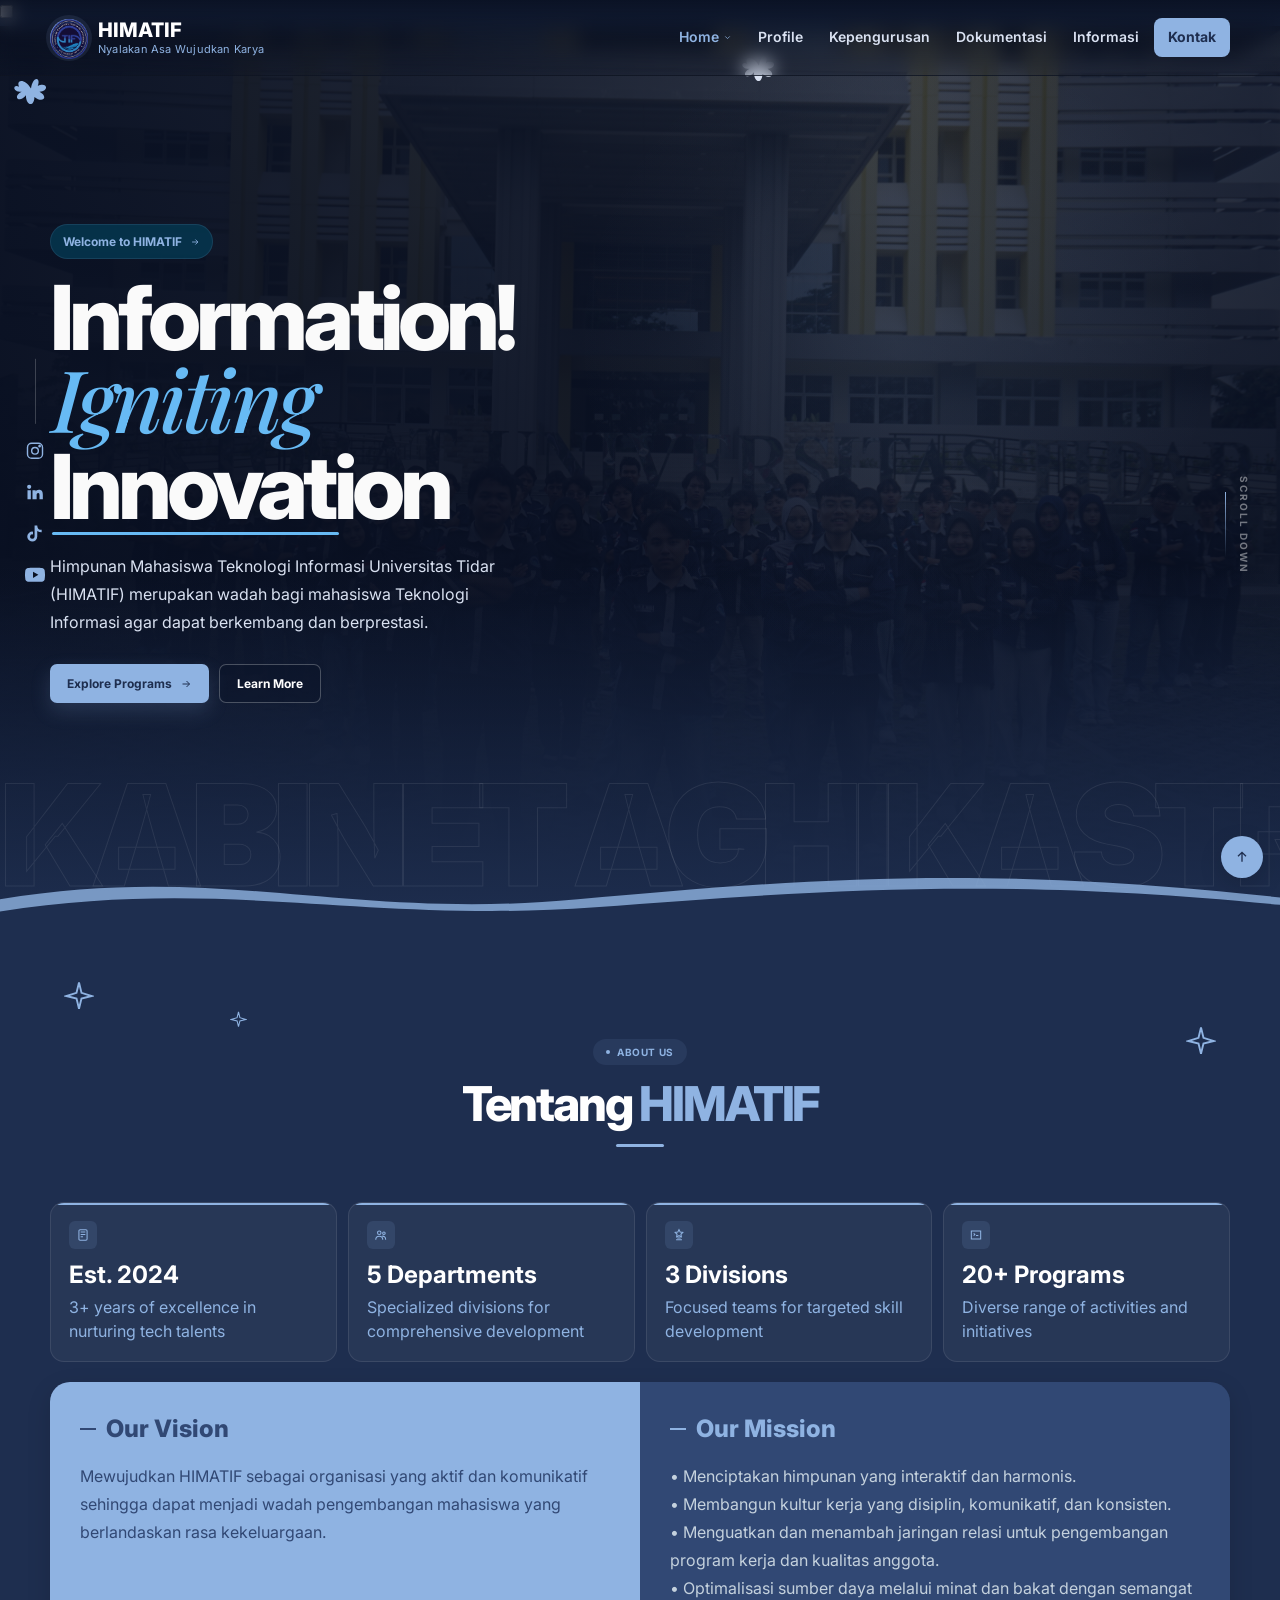
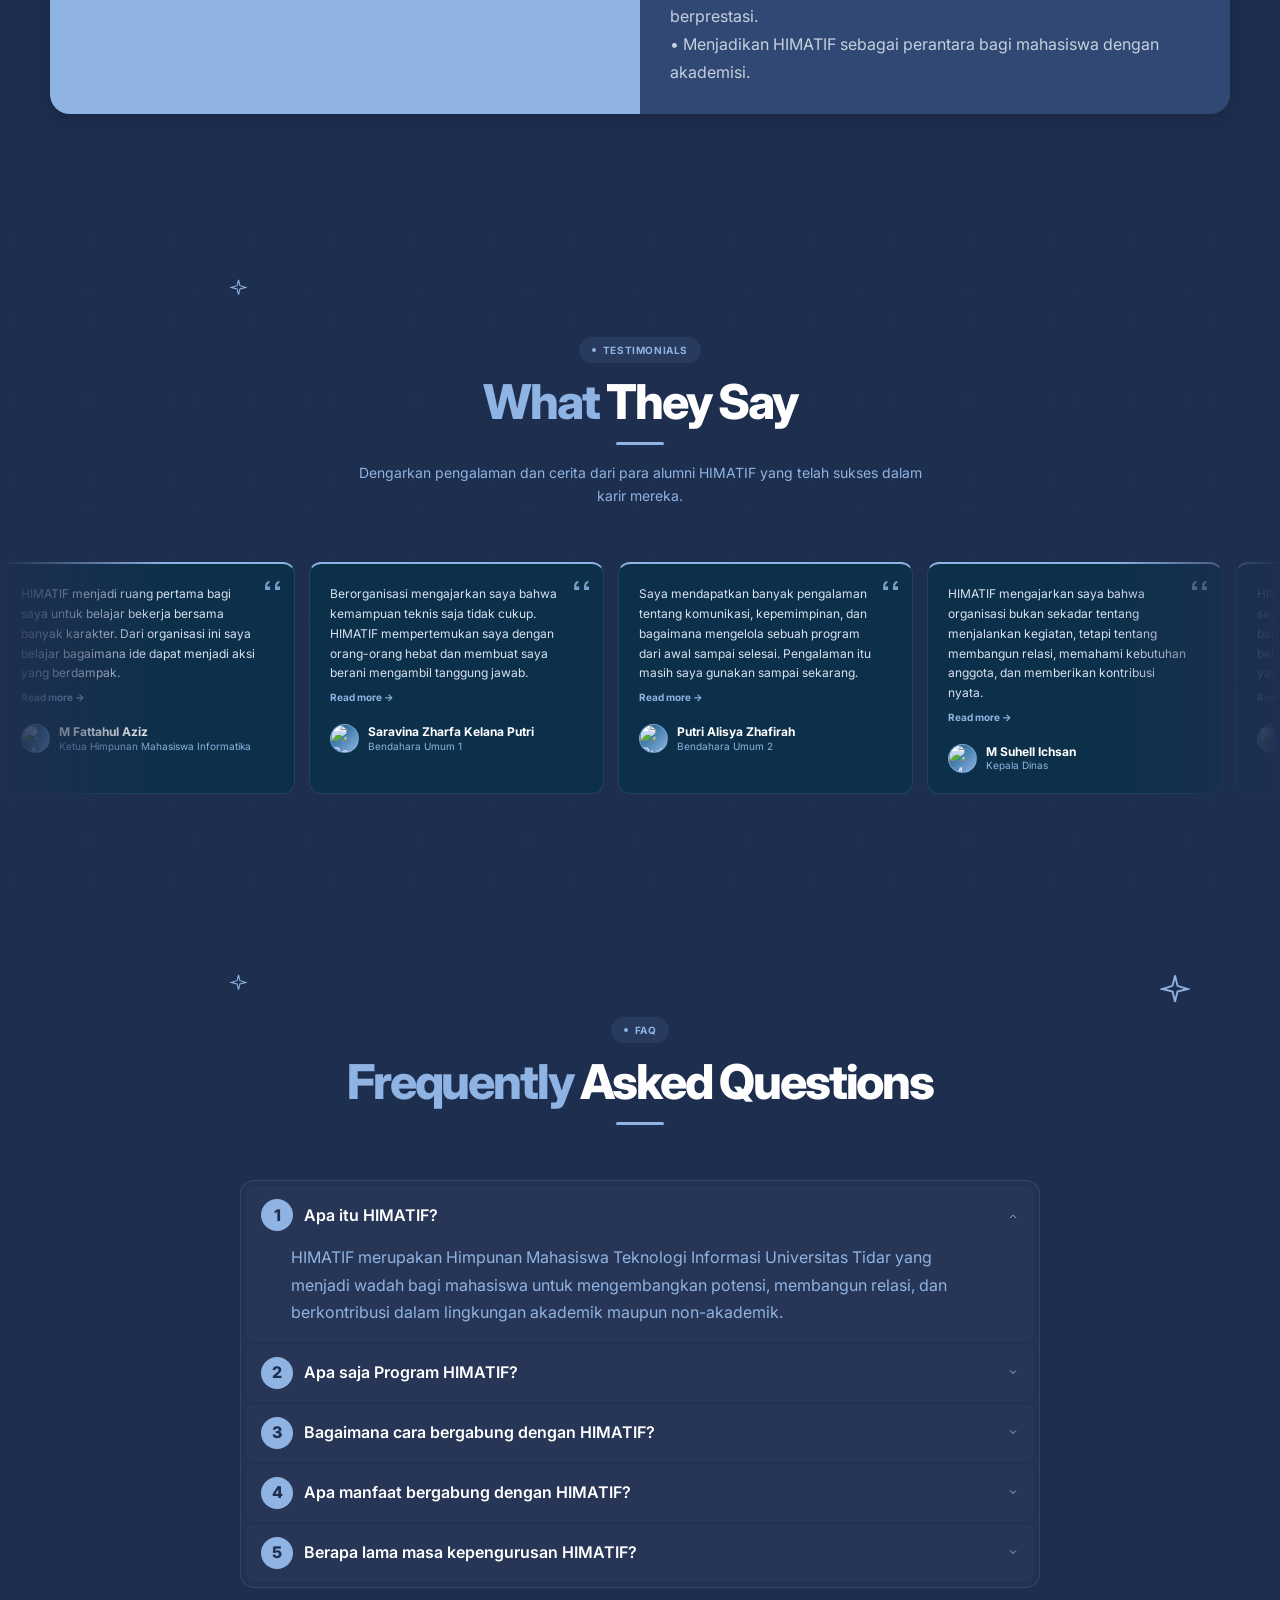
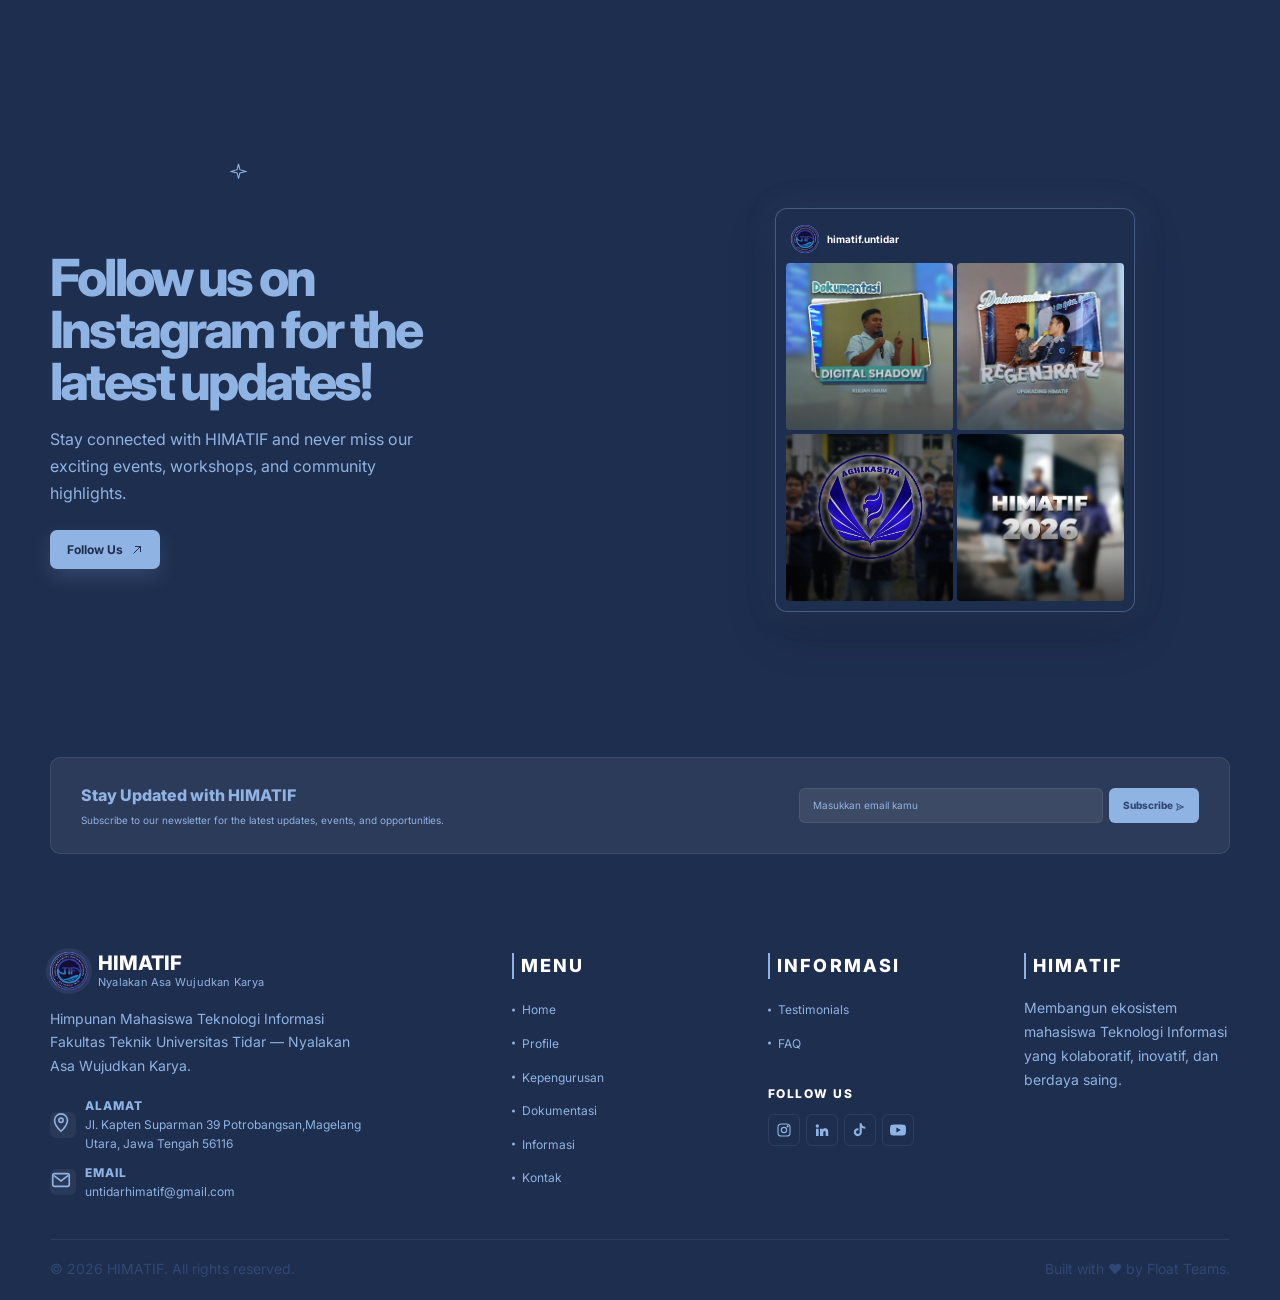
==== commit b9e344f2: "Increase font sizes for contact items and footer text for better readability" ====
--- a/index.html
+++ b/index.html
@@ -188,7 +188,10 @@
 
         <!-- Social -->
         <div class="hero-social">
-          <a href="#" aria-label="Instagram">
+          <a
+            href="https://www.instagram.com/himatif.untidar/"
+            aria-label="Instagram"
+          >
             <svg
               viewBox="0 0 24 24"
               fill="none"
@@ -201,7 +204,10 @@
             </svg>
           </a>
 
-          <a href="#" aria-label="LinkedIn">
+          <a
+            href="https://www.linkedin.com/in/himatif-untidar/"
+            aria-label="LinkedIn"
+          >
             <svg viewBox="0 0 24 24" fill="currentColor">
               <path
                 d="M5 3.5A2.5 2.5 0 1 1 5 8.5a2.5 2.5 0 0 1 0-5ZM3 10h4v11H3V10Zm6 0h3.8v1.5h.05c.53-1 1.83-2.05 3.77-2.05 4.03 0 4.78 2.65 4.78 6.1V21h-4v-4.83c0-1.15-.02-2.63-1.6-2.63-1.6 0-1.84 1.25-1.84 2.55V21H9V10Z"
@@ -209,10 +215,21 @@
             </svg>
           </a>
 
-          <a href="#" aria-label="GitHub">
-            <svg viewBox="0 0 24 24" fill="currentColor">
+          <a href="https://www.tiktok.com/@untidarhimatif" aria-label="TikTok">
+            <svg viewBox="0 0 24 24" fill="currentColor" aria-hidden="true">
               <path
-                d="M12 .8a11.2 11.2 0 0 0-3.54 21.82c.56.1.76-.24.76-.54v-2.12c-3.1.68-3.76-1.32-3.76-1.32-.51-1.3-1.24-1.65-1.24-1.65-1.02-.7.08-.69.08-.69 1.12.08 1.7 1.15 1.7 1.15 1 1.69 2.62 1.2 3.26.92.1-.72.39-1.2.71-1.48-2.48-.28-5.1-1.24-5.1-5.52 0-1.22.44-2.22 1.16-3-.12-.29-.5-1.43.11-2.98 0 0 .94-.3 3.08 1.15a10.7 10.7 0 0 1 5.61 0c2.14-1.45 3.08-1.15 3.08-1.15.61 1.55.23 2.69.11 2.98.72.78 1.16 1.78 1.16 3 0 4.29-2.62 5.24-5.11 5.52.4.35.75 1.04.75 2.1v3.11c0 .3.2.65.77.54A11.2 11.2 0 0 0 12 .8Z"
+                d="M19.6 7.2a5.8 5.8 0 0 1-3.5-1.1A5.9 5.9 0 0 1 14.7 2h-3.2v13.3a2.7 2.7 0 1 1-1.9-2.6v-3.3a6 6 0 1 0 5.1 5.9V8.5a9 9 0 0 0 5.3 1.7V7a5.8 5.8 0 0 1-.4 0Z"
+              />
+            </svg>
+          </a>
+
+          <a
+            href="https://www.youtube.com/@HIMATIFUNTIDAR"
+            aria-label="Youtube"
+          >
+            <svg viewBox="0 0 24 24" fill="currentColor" aria-hidden="true">
+              <path
+                d="M23.5 6.2a3 3 0 0 0-2.1-2.1C19.5 3.6 12 3.6 12 3.6s-7.5 0-9.4.5A3 3 0 0 0 .5 6.2 31.4 31.4 0 0 0 0 12a31.4 31.4 0 0 0 .5 5.8 3 3 0 0 0 2.1 2.1c1.9.5 9.4.5 9.4.5s7.5 0 9.4-.5a3 3 0 0 0 2.1-2.1A31.4 31.4 0 0 0 24 12a31.4 31.4 0 0 0-.5-5.8ZM9.6 15.7V8.3l6.5 3.7-6.5 3.7Z"
               />
             </svg>
           </a>
@@ -320,9 +337,9 @@
                 </svg>
               </div>
 
-              <strong>Est. 2008</strong>
-
-              <p>15+ years of excellence in nurturing tech talents</p>
+              <strong>Est. 2024</strong>
+
+              <p>3+ years of excellence in nurturing tech talents</p>
             </article>
 
             <article class="stat-card">
@@ -341,7 +358,7 @@
                 </svg>
               </div>
 
-              <strong>7 Departments</strong>
+              <strong>5 Departments</strong>
 
               <p>Specialized divisions for comprehensive development</p>
             </article>
@@ -361,7 +378,7 @@
                 </svg>
               </div>
 
-              <strong>11 Divisions</strong>
+              <strong>3 Divisions</strong>
 
               <p>Focused teams for targeted skill development</p>
             </article>
@@ -387,24 +404,31 @@
 
           <!-- Mission Vision -->
           <div class="mission-vision" id="programs">
+            <article class="vision">
+              <h3 class="mv-title">Our Vision</h3>
+
+              <p class="mv-text">
+                Mewujudkan HIMATIF sebagai organisasi yang aktif dan komunikatif
+                sehingga dapat menjadi wadah pengembangan mahasiswa yang
+                berlandaskan rasa kekeluargaan.
+              </p>
+            </article>
+
             <article class="mission">
               <h3 class="mv-title">Our Mission</h3>
 
               <p class="mv-text">
-                Menjadi wadah pengembangan potensi mahasiswa Teknik Informatika
-                yang berkualitas, inovatif, dan berdaya saing global melalui
-                kegiatan akademik dan non-akademik yang terstruktur dan
-                berkelanjutan.
-              </p>
-            </article>
-
-            <article class="vision">
-              <h3 class="mv-title">Our Vision</h3>
-
-              <p class="mv-text">
-                Membangun generasi teknologi yang unggul, berkarakter, dan
-                berkontribusi positif bagi perkembangan teknologi informasi di
-                Indonesia melalui berbagai program dan kegiatan yang bermanfaat.
+                <span>
+                  • Menciptakan himpunan yang interaktif dan harmonis. <br />
+                  • Membangun kultur kerja yang disiplin, komunikatif, dan
+                  konsisten. <br />
+                  • Menguatkan dan menambah jaringan relasi untuk pengembangan
+                  program kerja dan kualitas anggota. <br />
+                  • Optimalisasi sumber daya melalui minat dan bakat dengan
+                  semangat berprestasi. <br />
+                  • Menjadikan HIMATIF sebagai perantara bagi mahasiswa dengan
+                  akademisi.
+                </span>
               </p>
             </article>
           </div>
@@ -1041,7 +1065,7 @@
 
             <p class="footer-description">
               Himpunan Mahasiswa Teknologi Informasi Fakultas Teknik Universitas
-              Tidar — Tumbuh, berkarya, dan berdampak bersama.
+              Tidar — Nyalakan Asa Wujudkan Karya.
             </p>
 
             <div class="footer-contact">
--- a/style.css
+++ b/style.css
@@ -1514,7 +1514,7 @@
 .contact-item span {
   display: block;
   color: var(--amber);
-  font-size: 10px;
+  font-size: 12px;
 }
 
 .footer-title {
@@ -1551,7 +1551,7 @@
   padding-left: 10px;
 
   color: var(--amber);
-  font-size: 16px;
+  font-size: 12px;
 
   transition: color var(--transition);
 }
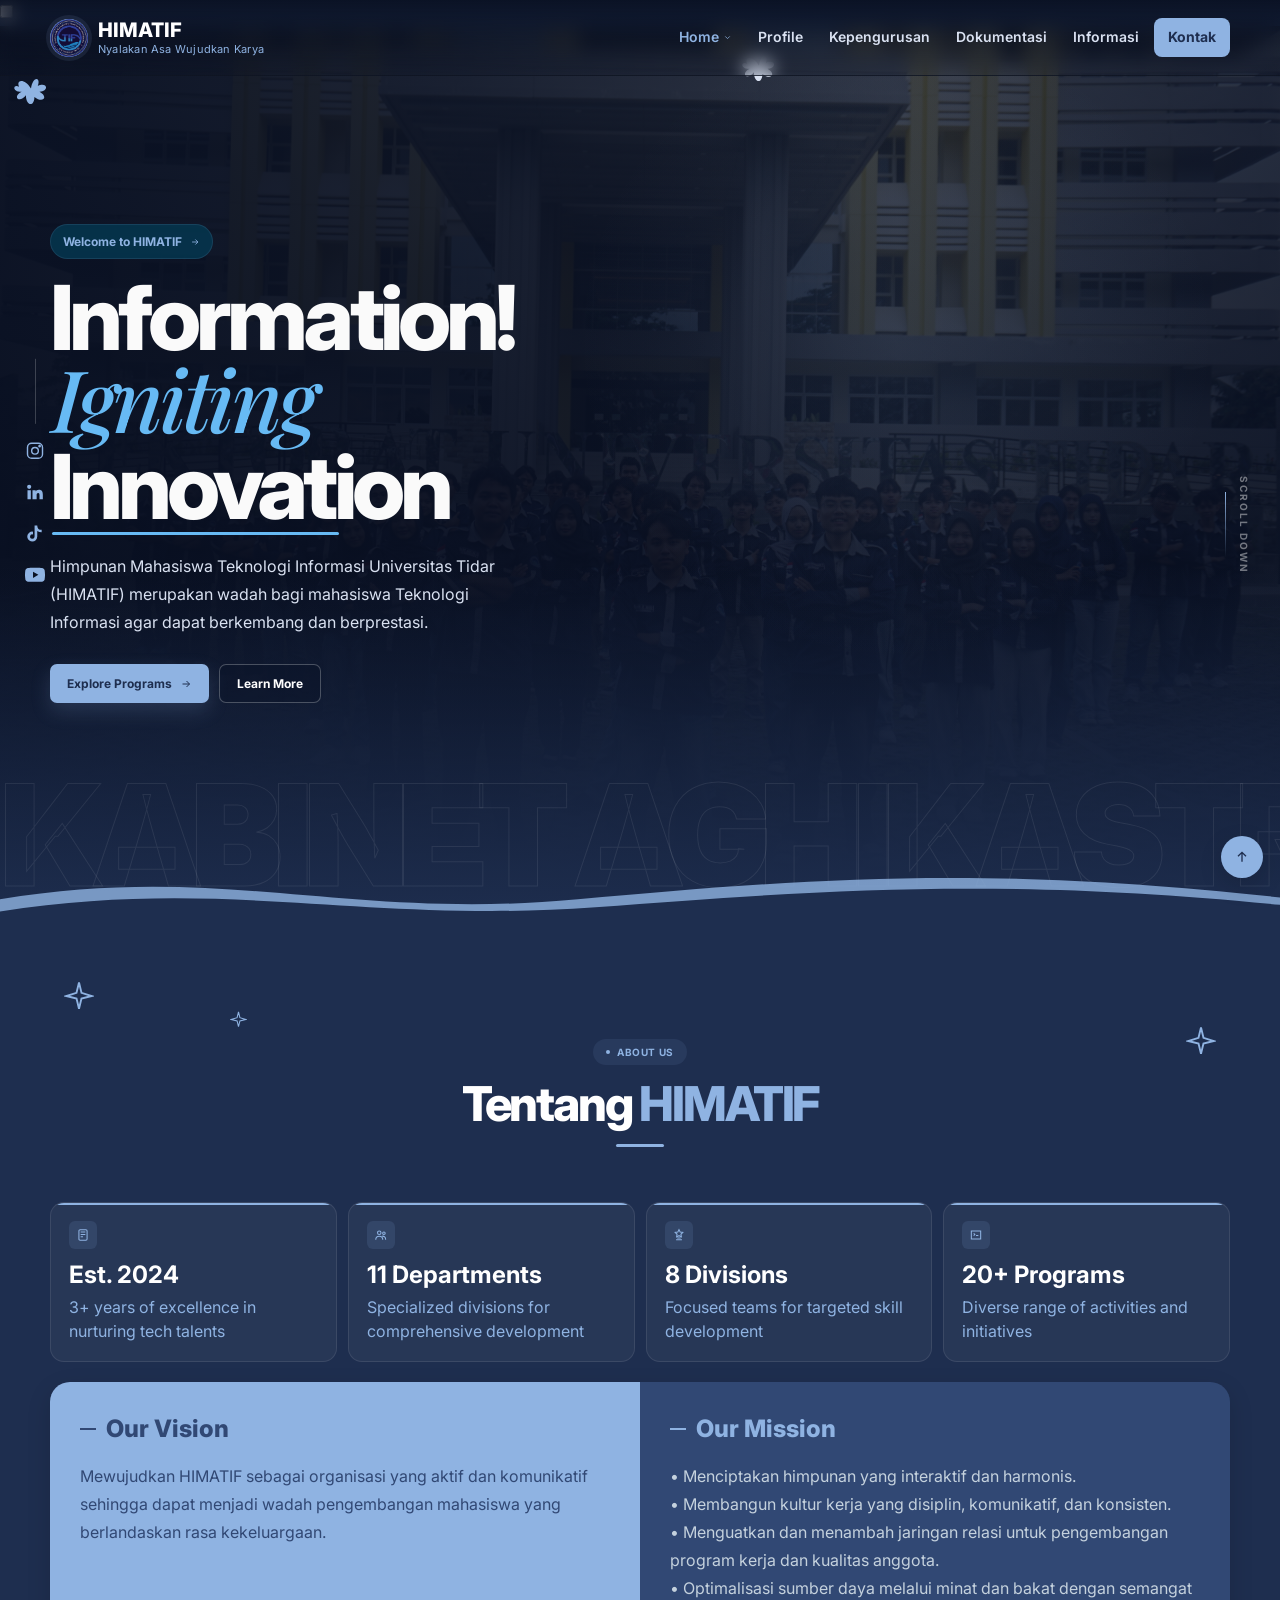
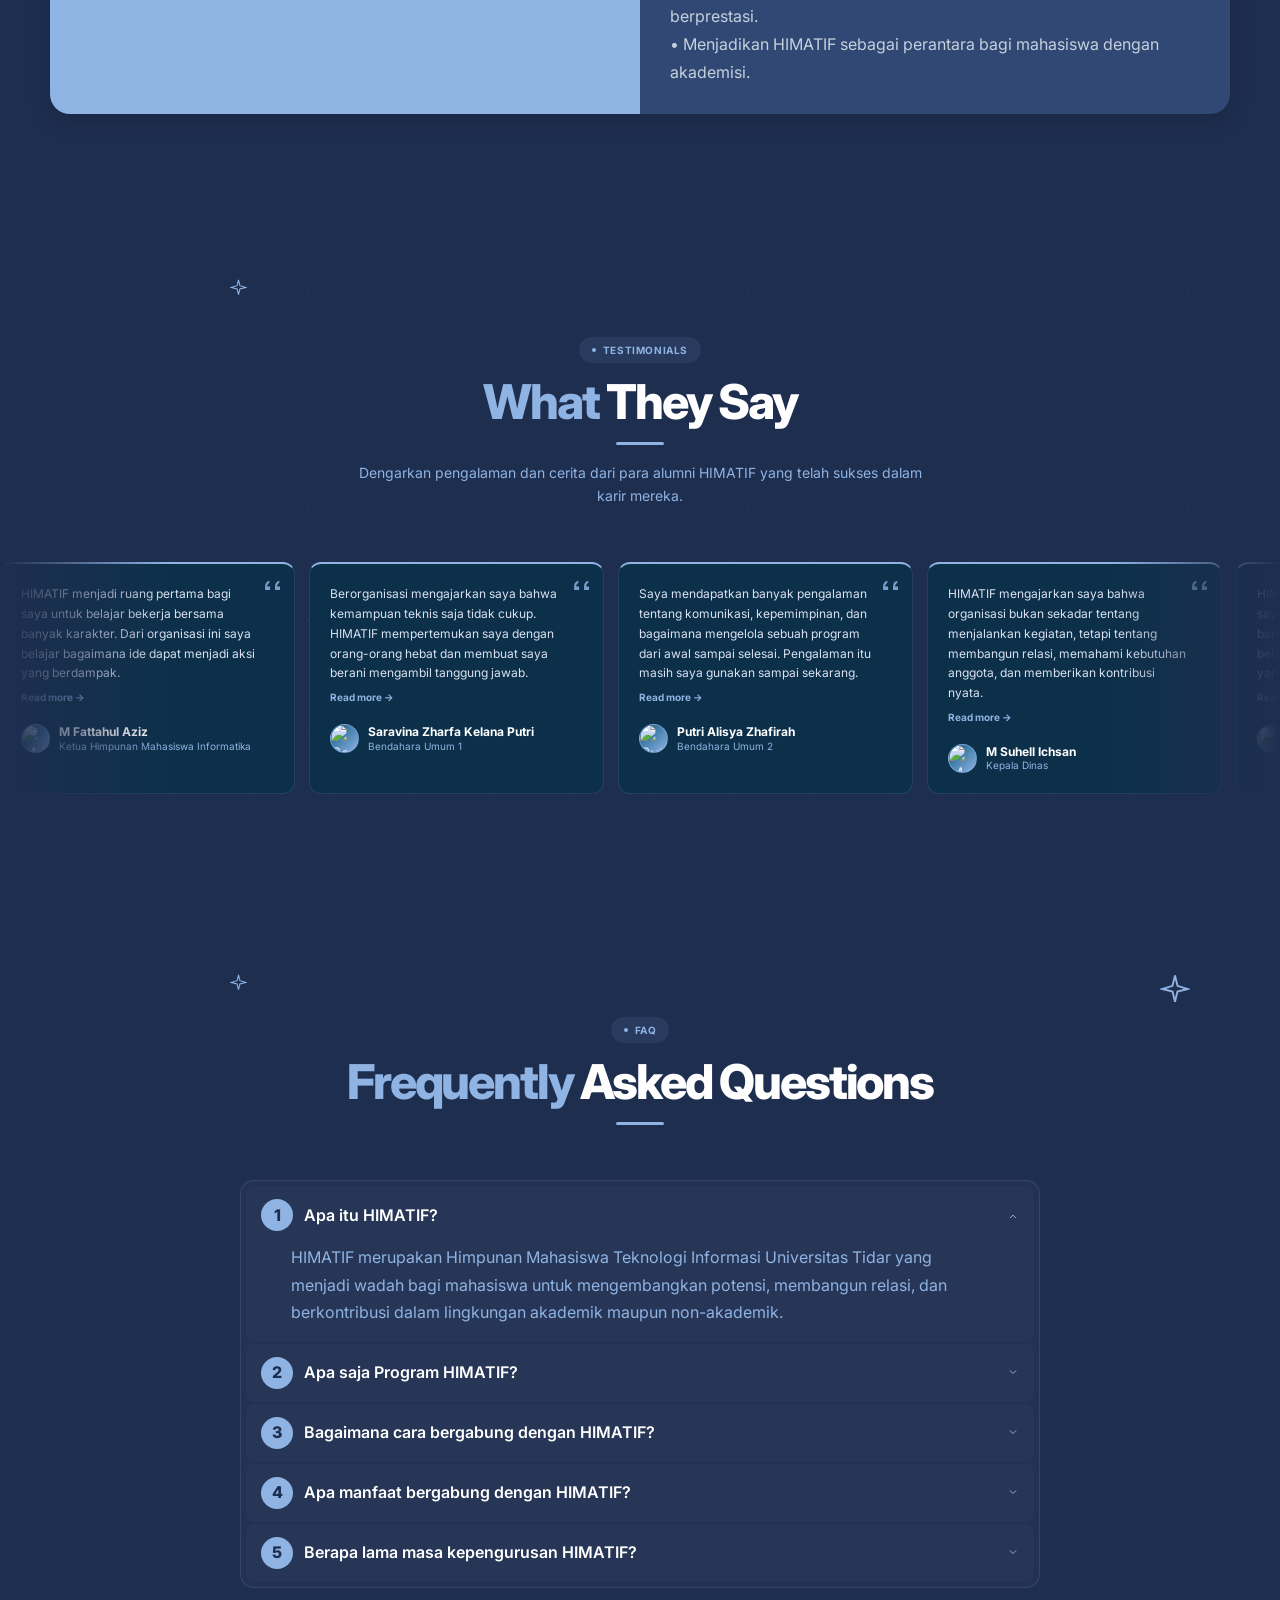
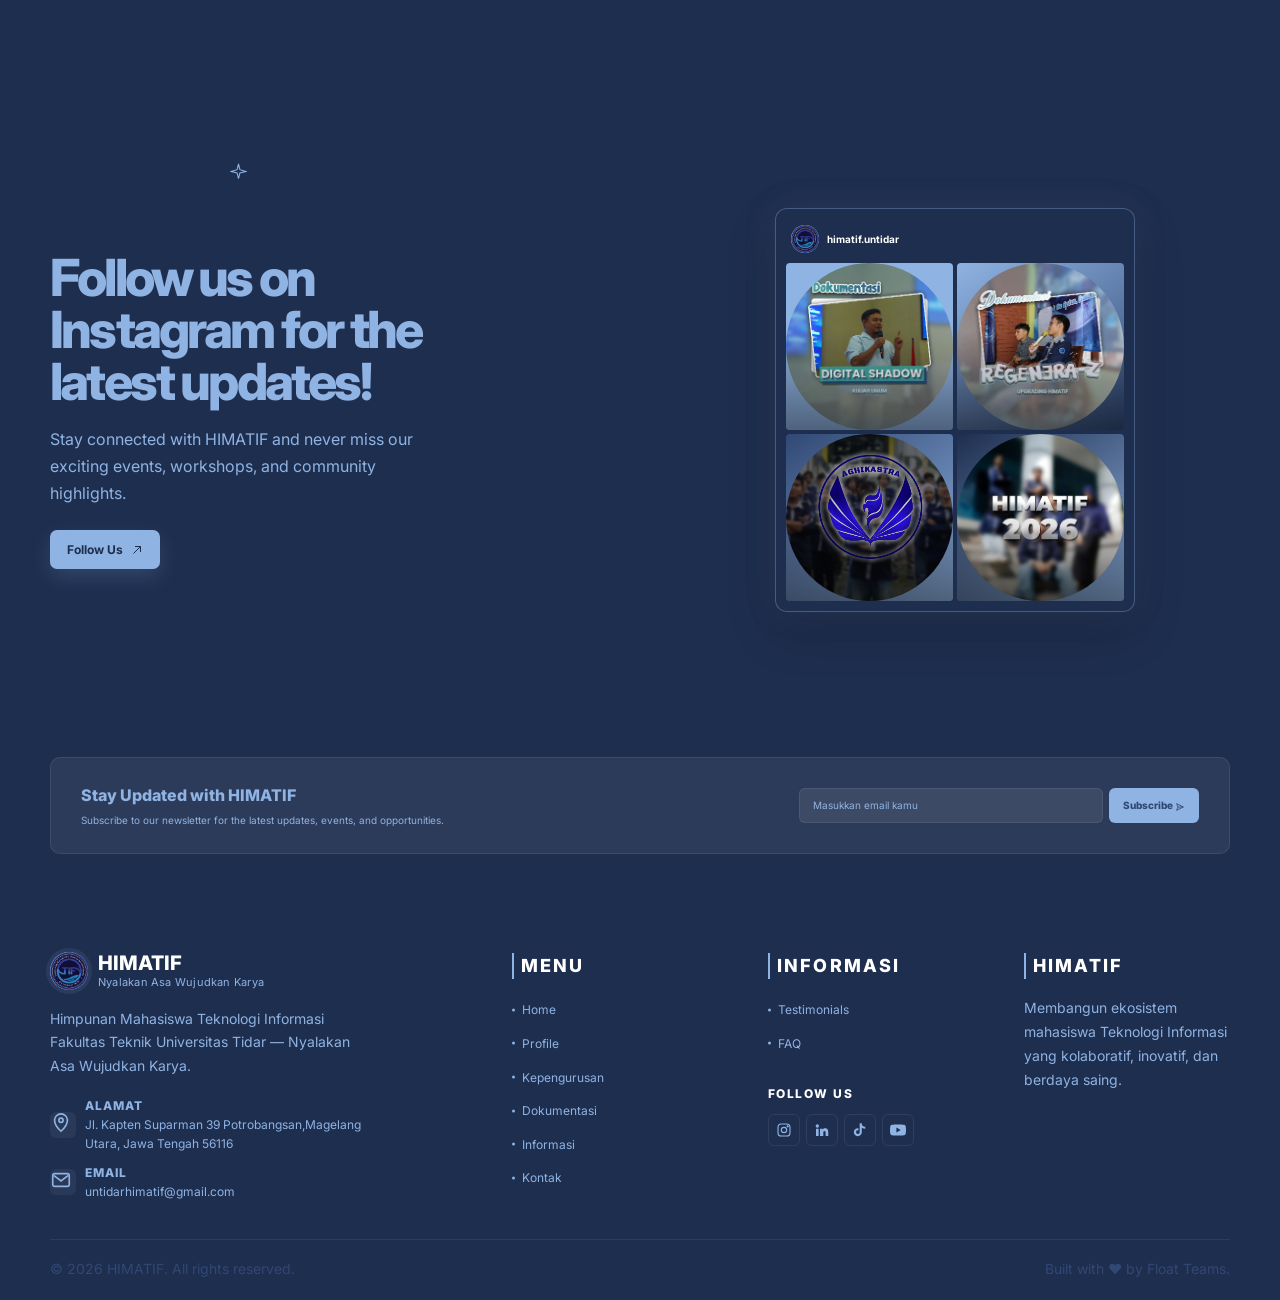
==== commit 23fcd125: "Update department and division counts in index.html; adjust CSS for image styling" ====
--- a/index.html
+++ b/index.html
@@ -358,7 +358,7 @@
                 </svg>
               </div>
 
-              <strong>5 Departments</strong>
+              <strong>11 Departments</strong>
 
               <p>Specialized divisions for comprehensive development</p>
             </article>
@@ -378,7 +378,7 @@
                 </svg>
               </div>
 
-              <strong>3 Divisions</strong>
+              <strong>8 Divisions</strong>
 
               <p>Focused teams for targeted skill development</p>
             </article>
--- a/style.css
+++ b/style.css
@@ -1,4 +1,4 @@
-@import url('https://fonts.googleapis.com/css2?family=DM+Sans:wght@400;500;600;700&family=Inter:wght@400;500;600;700;800&family=Playfair+Display:ital,wght@1,600;1,700&display=swap');
+@import url("https://fonts.googleapis.com/css2?family=DM+Sans:wght@400;500;600;700&family=Inter:wght@400;500;600;700;800&family=Playfair+Display:ital,wght@1,600;1,700&display=swap");
 
 /* =========================================================
            ROOT / DESIGN SYSTEM — NAVY / BLUE / LIGHT BLUE / WHITE
@@ -77,6 +77,9 @@
 img {
   display: block;
   width: 100%;
+  height: 100%;
+  object-fit: contain;
+  border-radius: 50%;
 }
 
 a {
@@ -494,7 +497,7 @@
 .hero-title {
   max-width: 760px;
   margin: 0;
-  color: #fafafa; 
+  color: #fafafa;
   font-size: clamp(52px, 7vw, 92px);
   line-height: 0.92;
   letter-spacing: -0.055em;
@@ -520,7 +523,7 @@
   display: inline-block;
   font-family: "Playfair Display", serif;
   font-style: italic;
-  font-weight: 500; 
+  font-weight: 500;
   font-size: 0.96em;
   letter-spacing: -0.045em;
   color: #67baf4;
@@ -1341,9 +1344,9 @@
 }
 
 .ig-post img {
-    width: 100%;
-    height: 100%;
-    object-fit: cover;
+  width: 100%;
+  height: 100%;
+  object-fit: cover;
 }
 
 /* =========================================================
